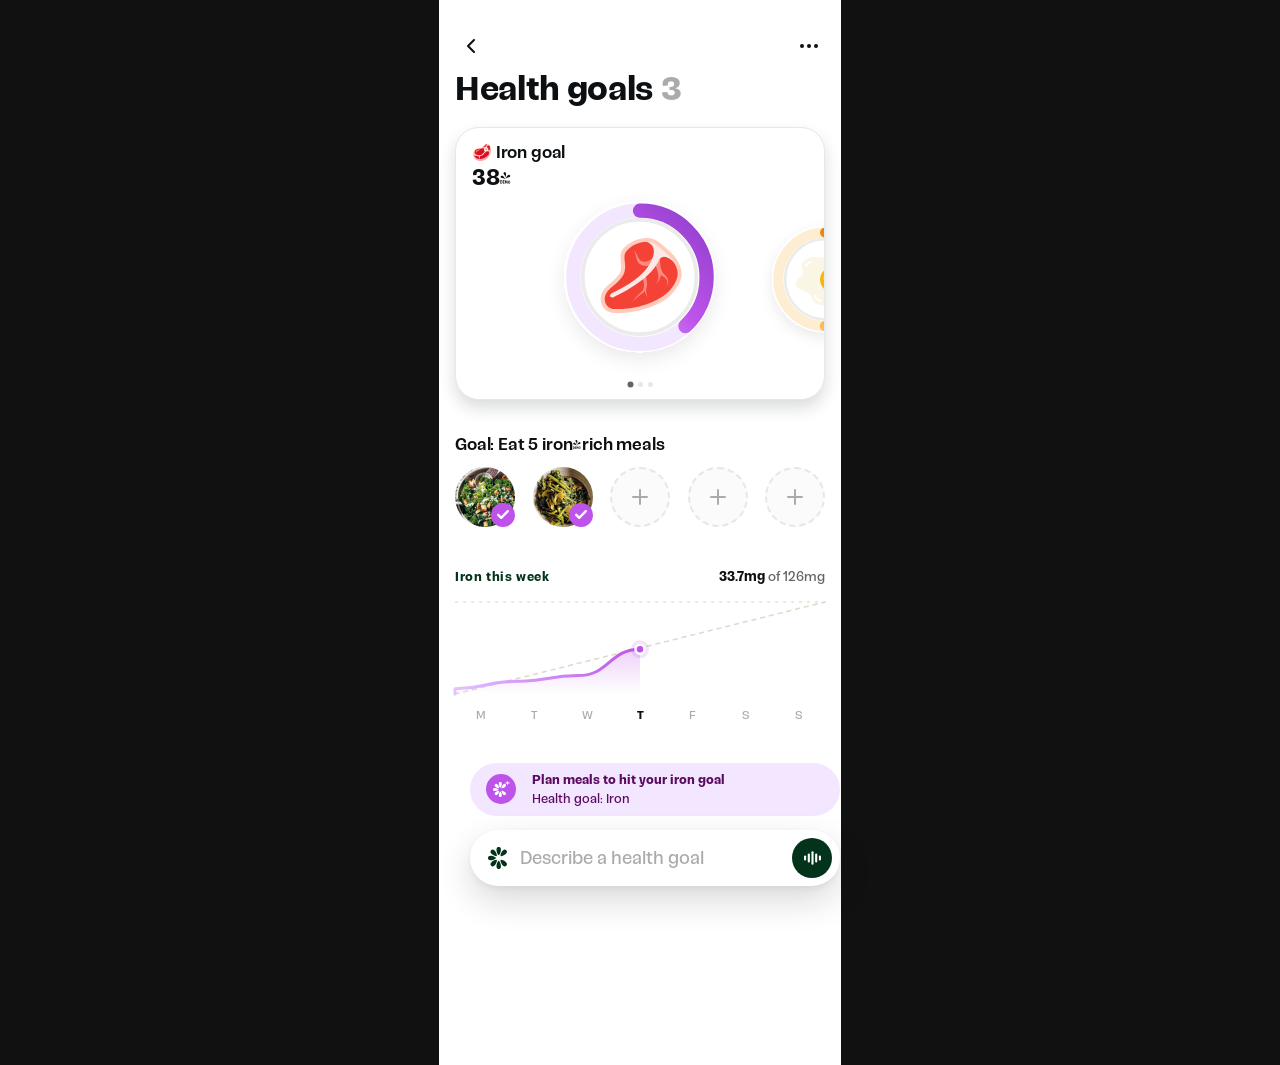
==== concept-1.html @ 93a106ca "Header per Figma 28299-56299: back chevron and dots nav row, count at title size, heart removed Co-A" ====
<!DOCTYPE html>
<html lang="en">
<head>
<meta charset="utf-8" />
<meta name="viewport" content="width=device-width, initial-scale=1" />
<link rel="icon" href="data:," />
<title>Clove - Health goals, concept 1</title>
<link rel="stylesheet" href="base.css?v=20260827c" />
<link rel="stylesheet" href="memory.css?v=20260827c" />
<link rel="stylesheet" href="goals.css?v=20260827c" />
<link rel="stylesheet" href="goals2.css?v=20260827c" />
<link rel="stylesheet" href="concepts.css?v=20260827c" />
</head>
<body class="goals goals2 c1">
<div class="phone">

  <nav class="gl-nav">
    <button class="gl-nav__back" aria-label="Back"><img src="assets/icons/chevron-rt.svg" alt="" /></button>
    <button class="gl-nav__dots" aria-label="More options"><i></i><i></i><i></i></button>
  </nav>

  <main class="gl-body" id="glBody">
    <div class="gl-title-row">
      <h1 class="gl-title">Health goals</h1>
      <span class="gl-count" id="glCount">3</span>
    </div>

    <!-- the plate IS the chart: a dressed plate per goal, swipe between them -->
    <section class="pcard g2-hero" id="g2Hero">
      <div class="g2-carousel" id="g2Car"></div>
      <div class="g2-hero__meta">
        <p class="g2-hero__lbl" id="g2Lbl">Iron goal</p>
        <p class="g2-hero__pct" id="g2Pct">0%</p>
      </div>
      <div class="g2-dots" id="g2Dots"></div>
    </section>

    <!-- everything below follows the plate you swiped to -->
    <div class="g2-below" id="g2Below">

      <section class="g2-goal">
        <p class="g2-goalline" id="g2GoalLine">Goal: Eat 5 iron-rich meals</p>
        <div class="g2-meals" id="g2Meals"></div>
      </section>

      <section class="gl-week" id="glWeek">
        <div class="gl-week__head"><span class="g2-week-lbl" id="g2WeekLbl">Iron this week</span><span class="gl-week__tot"><b id="glWeekTot">0</b> of <span id="glWeekGoal">0</span></span></div>
        <svg viewBox="0 0 320 108" preserveAspectRatio="none" id="glChart"></svg>
        <div class="gl-week__days"><span>M</span><span>T</span><span>W</span><span class="today">T</span><span>F</span><span>S</span><span>S</span></div>
      </section>

      <div class="gl-plan" id="glPlanWrap">
        <button class="ai-card" id="glPlan">
          <span class="ai-card__clove"><span class="mark"><img class="logo" src="assets/icons/clove-white.svg" alt="" /><img class="spark" src="assets/icons/clove-sparkle.svg" alt="" /></span></span>
          <span class="ai-card__text">
            <span class="t" id="glPlanT">Plan meals to hit your iron goal</span>
            <span class="s" id="glPlanS">Health goal: Iron</span>
          </span>
        </button>
      </div>

    </div>
  </main>

  <!-- recipe picker (CardRecipe, Figma 28275:52775) -->
  <div class="gl-sheet g2-recipes" id="g2Modal" hidden>
    <div class="gl-sheet__scrim" id="g2ModalScrim"></div>
    <div class="gl-sheet__card">
      <div class="gl-sheet__grab"></div>
      <h2 class="gl-sheet__h" id="g2ModalH">Iron-rich dinners</h2>
      <p class="gl-sheet__s" id="g2ModalS">Tap a dinner to add it to your week.</p>
      <div class="g2-rgrid" id="g2Rgrid"></div>
    </div>
  </div>

  <!-- "What are you working on?" -->
  <div class="gl-sheet" id="glSheet" hidden>
    <div class="gl-sheet__scrim" id="glScrim"></div>
    <div class="gl-sheet__card">
      <div class="gl-sheet__grab"></div>
      <h2 class="gl-sheet__h">What are you working on?</h2>
      <p class="gl-sheet__s">Clove shapes every suggestion around this.</p>
      <div class="gl-opts" id="glOpts"></div>
    </div>
  </div>
</div>

<script src="app-lite.js?v=20260827c"></script>
<script src="memory.js?v=20260827c"></script>
<script src="goals.js?v=20260827c"></script>
<script src="plates.js?v=20260827c"></script>
<script src="tracker.js?v=20260827c"></script>
<script>
  (function () {
    var G = CloveGoals, T = Tracker;
    var TOTAL = T.TOTAL, PITCH = 185; /* slide 152 + gap 33 */
    var active = 0;
    T.cur = function () { return T.slides()[active]; };

    /* ---- hero carousel: an illustrated plate per goal ---- */
    function setMeta(i, animatePct) {
      var s = T.slides()[i];
      document.getElementById("g2Lbl").textContent = T.emojiFor(s.label) + " " + s.label + " goal";
      var pctEl = document.getElementById("g2Pct");
      var target = Math.round(s.pct * 100);
      clearInterval(pctEl._iv);
      if (animatePct) {
        var t0 = Date.now();
        pctEl._iv = setInterval(function () {
          var k = Math.min(1, (Date.now() - t0) / 1100); k = 1 - Math.pow(1 - k, 3);
          pctEl.textContent = Math.round(target * k) + "%";
          if (k >= 1) clearInterval(pctEl._iv);
        }, 16);
      } else pctEl.textContent = target + "%";
      document.querySelectorAll("#g2Dots i").forEach(function (d, j) { d.classList.toggle("on", j === i); });
    }
    function renderHero(animate) {
      var car = document.getElementById("g2Car");
      car.innerHTML = T.slides().map(function (s) {
        return '<div class="g2-slide"><div class="plate-chart">' +
          '<img src="' + (ClovePlates.IMG[s.label] || ClovePlates.IMG.Iron) + '" alt="" />' +
          ClovePlates.lipRing(s.pct, s.color, s.track, animate) +
          "</div></div>";
      }).join("");
      document.getElementById("g2Dots").innerHTML = T.slides().map(function () { return "<i></i>"; }).join("");
      active = Math.max(0, Math.min(T.slides().length - 1, Math.round(car.scrollLeft / PITCH)));
      markActive();
      setMeta(active, animate && active === 0);
      if (animate) setTimeout(function () { G.playRings(car); }, 150);
    }
    function easeActiveRing() {
      var slide = document.querySelectorAll("#g2Car .g2-slide")[active];
      var arc = slide && slide.querySelector(".gl-ring__arc");
      if (!arc) return;
      var C = 2 * Math.PI * parseFloat(arc.getAttribute("r"));
      arc.style.transition = "stroke-dasharray 900ms cubic-bezier(.25,1,.35,1)";
      arc.setAttribute("stroke-dasharray", (T.cur().pct * C).toFixed(1) + " " + C.toFixed(1));
    }
    /* the plate grows and glows when a meal is ticked off */
    function pulsePlate() {
      var chart = document.querySelectorAll("#g2Car .plate-chart")[active];
      if (!chart) return;
      chart.style.setProperty("--glow", T.cur().color);
      chart.classList.remove("tickp");
      void chart.offsetWidth;
      chart.classList.add("tickp");
    }
    function markActive() {
      document.querySelectorAll("#g2Car .g2-slide").forEach(function (sl, k) {
        sl.classList.toggle("on", k === active);
      });
    }
    document.getElementById("g2Car").addEventListener("scroll", function () {
      var i = Math.max(0, Math.min(T.slides().length - 1, Math.round(this.scrollLeft / PITCH)));
      if (i === active) return;
      active = i;
      markActive();
      setMeta(i, false);
      var below = document.getElementById("g2Below");
      below.classList.add("g2-below--fade");
      clearTimeout(below._t);
      below._t = setTimeout(function () {
        renderBelow(false);
        below.classList.remove("g2-below--fade");
      }, 150);
    }, { passive: true });

    /* ---- meal circles ---- */
    function renderMeals(popIdx) {
      var s = T.cur();
      document.getElementById("g2GoalLine").textContent = "Goal: Eat " + TOTAL + " " + T.metaFor(s.label).flavor + " meals";
      document.getElementById("g2Meals").innerHTML = T.slotsFor(s.label).map(function (m, i) {
        if (!m) return '<button class="g2-meal g2-meal--empty" data-i="' + i + '" aria-label="Add a dinner"></button>';
        return '<button class="g2-meal' + (m.done ? " done" : " g2-meal--planned") + (i === popIdx ? " g2-meal--in" : "") + '" data-i="' + i + '" aria-label="' + m.t + '">' +
          '<img src="' + m.img + '" alt="" />' +
          (m.done
            ? '<span class="g2-meal__badge" style="background:' + s.color + '"><img src="assets/icons/check-sm.svg" alt="" /></span>'
            : '<span class="g2-meal__badge cal"><img src="assets/icons/cal-24-dark.svg" alt="" /></span>') +
          "</button>";
      }).join("");
    }
    document.getElementById("g2Meals").addEventListener("click", function (e) {
      var btn = e.target.closest(".g2-meal");
      if (!btn) return;
      var i = Number(btn.dataset.i);
      var slots = T.slotsFor(T.cur().label);
      if (!slots[i]) { T.openModal(); return; }
      slots[i].done = !slots[i].done;
      T.saveState();
      renderMeals(-1);
      easeActiveRing();
      setMeta(active, false);
      T.drawWeek(T.cur());
      if (slots[i].done) {
        if (T.maybeCelebrate(T.cur().label)) {
          var chart = document.querySelectorAll("#g2Car .plate-chart")[active];
          chart.classList.remove("celebrate"); void chart.offsetWidth;
          chart.classList.add("celebrate");
        } else pulsePlate();
      }
    });

    /* ---- everything under the carousel ---- */
    function renderBelow(animate) {
      var s = T.cur();
      renderMeals(-1);
      T.drawWeek(s);
      document.getElementById("glPlanT").textContent = "Plan meals to hit your " + s.label.toLowerCase() + " goal";
      document.getElementById("glPlanS").textContent = "Health goal: " + s.label;
      document.getElementById("glPlanWrap").style.display = s.label === "Iron" ? "" : "none";
      if (s.label !== "Iron") return;
      var planCard = document.querySelector("#glPlanWrap .ai-card");
      clearTimeout(planCard._t);
      if (animate) {
        planCard.classList.remove("ai-card--reveal");
        planCard.classList.add("ai-card--wait");
        planCard._t = setTimeout(function () {
          planCard.classList.remove("ai-card--wait");
          planCard.classList.add("ai-card--reveal");
        }, 1200);
      } else {
        planCard.classList.remove("ai-card--wait");
        planCard.classList.add("ai-card--reveal");
      }
    }
    function render(animate) {
      renderHero(animate);
      renderBelow(animate);
      document.getElementById("glCount").textContent = T.slides().length;
    }

    T.addAsDone = true;
    T.onAdd = function (free) {
      renderMeals(free);
      easeActiveRing();
      setMeta(active, false);
      T.drawWeek(T.cur());
      pulsePlate();
    };
    T.onMealChange = function () {
      renderMeals(-1);
      easeActiveRing();
      setMeta(active, false);
      T.drawWeek(T.cur());
    };
    T.bindLongPress(document.getElementById("g2Meals"), function (i) { T.openMealSheet(i); });
    T.makeSwipeable(document.getElementById("g2Car"), PITCH, function () { return T.slides().length; });
    /* tapping a peeking plate slides to it */
    document.getElementById("g2Car").addEventListener("click", function (e) {
      var slide = e.target.closest(".g2-slide");
      if (!slide) return;
      var idx = Array.prototype.indexOf.call(this.children, slide);
      if (idx > -1 && idx !== active) this.scrollTo({ left: idx * PITCH, behavior: "smooth" });
    });
    T.onGoalAdded = function (label) {
      render(true);
      setTimeout(function () {
        var idx = T.slides().map(function (x) { return x.label; }).indexOf(label);
        document.getElementById("g2Car").scrollTo({ left: idx * PITCH, behavior: "smooth" });
      }, 350);
    };
    T.bindSheet(render);
    T.bindNudge();
    render(true);
  })();
</script>
</body>
</html>
---- base.css ----
/* ============================================================
   Clove — shared design language
   Fonts, tokens, page frame, header patterns, tab bar
   ============================================================ */

@font-face {
  font-family: "Acaraje";
  src: url("assets/fonts/Acaraje-Regular.otf") format("opentype");
  font-weight: 400;
  font-style: normal;
  font-display: block;
}
@font-face {
  font-family: "Acaraje";
  src: url("assets/fonts/Acaraje-Medium.otf") format("opentype");
  font-weight: 500;
  font-style: normal;
  font-display: block;
}
@font-face {
  font-family: "Acaraje";
  src: url("assets/fonts/Acaraje-SemiBold.otf") format("opentype");
  font-weight: 600;
  font-style: normal;
  font-display: block;
}

/* The Fontspring demo cut of Acaraje swaps a "DEMO" watermark in for
   the numeral 4 and most ASCII punctuation (brackets, hyphen, @ $ & % #,
   quotes). Figma renders those glyphs normally, so layer a matching
   grotesque over just those code points. Declared last so it wins the
   family cascade for the range it covers. */
@font-face {
  font-family: "Acaraje";
  src: local("Helvetica Neue Medium"), local("HelveticaNeue-Medium"), local("Helvetica Neue");
  font-weight: 400;
  font-style: normal;
  unicode-range: U+0021-002B, U+002D, U+002F, U+0034, U+003C-003E, U+0040, U+005B-0060, U+007B-007E;
}
@font-face {
  font-family: "Acaraje";
  src: local("Helvetica Neue Medium"), local("HelveticaNeue-Medium"), local("Helvetica Neue");
  font-weight: 500;
  font-style: normal;
  unicode-range: U+0021-002B, U+002D, U+002F, U+0034, U+003C-003E, U+0040, U+005B-0060, U+007B-007E;
}
@font-face {
  font-family: "Acaraje";
  src: local("Helvetica Neue Bold"), local("HelveticaNeue-Bold");
  font-weight: 600;
  font-style: normal;
  unicode-range: U+0021-002B, U+002D, U+002F, U+0034, U+003C-003E, U+0040, U+005B-0060, U+007B-007E;
}

:root {
  /* Brand */
  --kale-100: #e9f7c8;
  --kale-300: #1aab56;
  --kale-500: #03331b;
  --eggplant-100: #f3e7ff;
  --eggplant-300: #bd53ea;
  --tomato-100: #fee4e7;
  --paprika-100: #fdeed1;
  --paprika-300: #f79310;
  --paprika-500: #6b2e00;
  --blueberry-100: #daf3ff;

  /* Neutrals */
  --black-100: #f3f3f3;
  --black-200: #e6e7e7;
  --black-300: #aaacac;
  --black-400: #616365;
  --black-500: #0c1012;
  --white: #ffffff;
  --quinary: #fbfbfb;

  /* Spacing scale */
  --sp-3xs: 4px;
  --sp-2xs: 4px;
  --sp-xs: 8px;
  --sp-s: 12px;
  --sp-m: 16px;
  --sp-l: 24px;
  --sp-xl: 32px;
  --sp-2xl: 48px;

  /* Effects */
  --shadow-100: 0px 4px 8px rgba(15, 18, 21, 0.15);
  --shadow-300: 0px 8px 8px rgba(15, 18, 21, 0.15);
}

* {
  margin: 0;
  padding: 0;
  box-sizing: border-box;
  -webkit-font-smoothing: antialiased;
  -moz-osx-font-smoothing: grayscale;
}

html,
body {
  background: #111; /* the dark stage around the phone, same as the TikTok step, throughout */
  font-family: "Acaraje", -apple-system, BlinkMacSystemFont, "Segoe UI", sans-serif;
  color: var(--black-500);
}

/* the scrollbar gutter is always reserved on both sides, so the centred
   phone never shifts sideways between short and tall pages */
html { scrollbar-gutter: stable both-edges; }

body {
  display: flex;
  justify-content: center;
  align-items: flex-start;
  min-height: 100vh;
  user-select: none;
  -webkit-user-select: none;
}

img {
  display: block;
  max-width: none;
  /* Never let a drag lift an image off the page */
  -webkit-user-drag: none;
  user-select: none;
  pointer-events: none;
}

a { color: inherit; text-decoration: none; }

/* ------------------------------------------------------------
   Device frame
   ------------------------------------------------------------ */
.phone {
  position: relative;
  width: 402px;
  min-height: 100vh;
  overflow-x: clip;
  background: var(--white);
  flex: none;
  /* keep the last row clear of the fixed tab bar */
  padding-bottom: 120px;
}

/* ------------------------------------------------------------
   Icon boxes — SVGs export at their path bounds and are centred
   inside a fixed square, exactly as in Figma.
   ------------------------------------------------------------ */
.ico {
  position: relative;
  flex: none;
  overflow: hidden;
}
.ico > img {
  position: absolute;
  left: 50%;
  top: 50%;
  transform: translate(-50%, -50%);
}
.ico-24 { width: 24px; height: 24px; }
.ico-20 { width: 20px; height: 20px; }
.ico-16 { width: 16px; height: 16px; }
.ico-12 { width: 12px; height: 12px; }

/* ------------------------------------------------------------
   Header patterns
   ------------------------------------------------------------ */
.page-header {
  position: relative;
  padding-top: var(--sp-2xl);
}

.page-header__bar {
  display: flex;
  align-items: center;
  justify-content: space-between;
  padding: 0 var(--sp-m);
  height: 48px;
}

.icon-button {
  display: flex;
  align-items: center;
  justify-content: center;
  gap: var(--sp-xs);
  padding: 12px;
  border-radius: 100px;
  border: none;
  background: none;
  overflow: hidden;
  cursor: pointer;
  font-family: inherit;
}

/* Avatar cluster (shared: home, plan, groceries) */
.avatar-group {
  display: flex;
  align-items: center;
  gap: var(--sp-2xs);
  padding: 4px 8px 4px 4px;
  border-radius: 300px;
  background: rgba(12, 16, 18, 0.08);
}

.user-stack {
  display: flex;
  align-items: flex-start;
  justify-content: flex-end;
}

.user-stack > * + * { margin-left: -12px; }

.user-stack__add {
  position: relative;
  z-index: 4;
  width: 32px;
  height: 32px;
  border: none;
  border-radius: 100px;
  background: var(--white);
  display: flex;
  align-items: center;
  justify-content: center;
  cursor: pointer;
}

.avatar-32 {
  position: relative;
  width: 32px;
  height: 32px;
  border-radius: 100px;
  border: 1px solid var(--white);
  background: var(--black-100);
  overflow: hidden;
  flex: none;
}
.avatar-32 img {
  width: 100%;
  height: 100%;
  object-fit: cover;
}
.avatar-32:nth-child(2) { z-index: 3; }
.avatar-32:nth-child(3) { z-index: 2; }

/* ------------------------------------------------------------
   TabBar — fixed, frosted (subtle iOS liquid glass)
   ------------------------------------------------------------ */
.tabbar {
  position: fixed;
  left: 50%;
  transform: translateX(-50%);
  bottom: 0;
  width: 402px;
  height: 88px;
  display: flex;
  align-items: flex-end;
  justify-content: center;
  gap: var(--sp-xs);
  padding: 0 var(--sp-l) var(--sp-xl);
  background: linear-gradient(180deg, rgba(255, 255, 255, 0) 0%, #ffffff 100%);
  /* no backdrop blur: content scrolls crisply under the bar */
  z-index: 40;
}

/* solo variant: only the clove button, docked right — no white band,
   so content beneath is never blurred or washed out */
.tabbar--solo {
  justify-content: flex-end;
  background: none;
  -webkit-backdrop-filter: none;
  backdrop-filter: none;
}

.tab-group {
  display: flex;
  align-items: center;
  gap: var(--sp-m);
  padding: 12px 16px;
  border-radius: 999px;
  /* Softly frosted — a nod to iOS liquid glass without full transparency */
  background: rgba(255, 255, 255, 0.68);
  -webkit-backdrop-filter: blur(18px) saturate(1.7);
  backdrop-filter: blur(18px) saturate(1.7);
  box-shadow:
    inset 0 0 0 1px rgba(255, 255, 255, 0.55),
    inset 0 1px 0 rgba(255, 255, 255, 0.9),
    0 8px 16px rgba(15, 18, 21, 0.15);
}

.tab-button {
  display: flex;
  align-items: center;
  justify-content: center;
  gap: 8px;
  width: 32px;
  height: 32px;
  border: none;
  border-radius: 100px;
  background: none;
  cursor: pointer;
  flex: none;
}

.chat-button {
  position: relative;
  display: flex;
  align-items: center;
  justify-content: center;
  width: 56px;
  height: 56px;
  border: none;
  border-radius: var(--sp-2xl);
  background: var(--eggplant-300);
  box-shadow:
    inset 0 1px 0 rgba(255, 255, 255, 0.25),
    0 8px 16px rgba(15, 18, 21, 0.15);
  cursor: pointer;
  flex: none;
}

/* white clove mark + sparkle, per Plan/Groceries designs */
.chat-button .mark {
  position: relative;
  width: 32px;
  height: 32px;
}
.chat-button .mark .logo {
  position: absolute;
  left: 1px;
  top: 3px;
  width: 24.8px;
  height: 28px;
}
.chat-button .mark .spark {
  position: absolute;
  right: 0;
  top: 0;
  width: 8.16px;
  height: 8.16px;
}

/* Drag affordances */
.rail,
.prompt-rail { cursor: grab; }
.rail.dragging,
.prompt-rail.dragging { cursor: grabbing; }

/* Tiny creator avatar (shared) */
.avatar-16 {
  width: 16px;
  height: 16px;
  border-radius: 100px;
  background: var(--black-400);
  flex: none;
  overflow: hidden;
}
.avatar-16 img {
  width: 100%;
  height: 100%;
  object-fit: cover;
}

/* ------------------------------------------------------------
   Motion — page transitions + touch feedback
   ------------------------------------------------------------ */

/* Cross-document view transitions (Chromium): pages crossfade + rise */
@view-transition {
  navigation: auto;
}

/* pure crossfade: the snapshots cover the whole stage (phone included),
   so any translate here reads as the entire screen jumping */
@keyframes page-in {
  from { opacity: 0; }
}
@keyframes page-out {
  to { opacity: 0; }
}

::view-transition-old(root) {
  animation: page-out 120ms cubic-bezier(0.4, 0, 1, 1) both;
}
::view-transition-new(root) {
  animation: page-in 220ms cubic-bezier(0.22, 1, 0.36, 1) both;
}

/* Springy press feedback on anything tappable */
button,
.tab-button,
.chip,
.prompt,
.twist,
.list-card,
.grid-card,
.magic-tag,
.card,
.card-xs {
  transition: transform 160ms cubic-bezier(0.22, 1, 0.36, 1);
}

button:active,
.tab-button:active,
.chip:active,
.prompt:active,
.twist:active,
.list-card:active,
.grid-card:active,
.magic-tag:active,
.card:active,
.card-xs:active {
  transform: scale(0.96);
}

.chat-button:active { transform: scale(0.92); }

/* Content rises softly on load (staggered via --d) */
.rise {
  opacity: 0;
  transform: translateY(14px);
  animation: rise-in 480ms cubic-bezier(0.22, 1, 0.36, 1) both;
  animation-delay: var(--d, 0ms);
}

@keyframes rise-in {
  to { opacity: 1; transform: none; }
}

@media (prefers-reduced-motion: reduce) {
  .rise { animation: none; opacity: 1; transform: none; }
  ::view-transition-old(root),
  ::view-transition-new(root) { animation: none; }
}

/* Tonal pill button (shared) */
.btn-tonal {
  display: flex;
  align-items: center;
  justify-content: center;
  gap: var(--sp-xs);
  height: 48px;
  border: none;
  border-radius: 100px;
  background: var(--black-100);
  font-family: inherit;
  font-size: 16px;
  font-weight: 500;
  line-height: 1.6;
  color: var(--black-500);
  cursor: pointer;
}

/* ============================================================
   Presenter controls (desktop): the panel to the right of the
   phone, its collapse pill, and the rounded device-frame mask.
   Meta-UI on the stage, so it lives in the dark.
   ============================================================ */
.cpanel {
  position: fixed;
  right: 24px;
  top: 24px;
  width: 264px;
  max-height: calc(100vh - 48px);
  overflow-y: auto;
  padding: 18px 18px 20px;
  border-radius: 20px;
  background: rgba(28, 28, 30, 0.92);
  border: 1px solid rgba(255, 255, 255, 0.08);
  color: rgba(255, 255, 255, 0.92);
  z-index: 2001;
  opacity: 0;
  transform: translateX(12px);
  pointer-events: none;
  transition: opacity 260ms ease, transform 380ms cubic-bezier(0.22, 1, 0.36, 1);
  scrollbar-width: none;
}
.cpanel::-webkit-scrollbar { display: none; }
body.cpanel-open .cpanel { opacity: 1; transform: none; pointer-events: auto; }

.cpanel__head { display: flex; align-items: center; justify-content: space-between; margin-bottom: 14px; }
.cpanel__head span { font-size: 13px; font-weight: 600; letter-spacing: 0.2px; }
.cpanel__min {
  border: none;
  background: rgba(255, 255, 255, 0.08);
  color: rgba(255, 255, 255, 0.7);
  font-family: inherit;
  font-size: 11px;
  font-weight: 500;
  padding: 4px 10px;
  border-radius: 100px;
  cursor: pointer;
  transition: background 160ms ease;
}
.cpanel__min:hover { background: rgba(255, 255, 255, 0.14); }

.cpanel__round {
  display: flex;
  align-items: center;
  gap: 10px;
  font-size: 12.5px;
  color: rgba(255, 255, 255, 0.85);
  cursor: pointer;
  padding: 2px 0 4px;
}
.cpanel__round input { position: absolute; opacity: 0; pointer-events: none; }
.cpanel__round .cb {
  width: 18px;
  height: 18px;
  border-radius: 6px;
  border: 1.5px solid rgba(255, 255, 255, 0.3);
  display: flex;
  align-items: center;
  justify-content: center;
  flex: none;
  transition: background 160ms ease, border-color 160ms ease;
}
.cpanel__round input:checked + .cb { background: #fff; border-color: #fff; }
.cpanel__round input:checked + .cb::after {
  content: "";
  width: 9px;
  height: 5px;
  border-left: 2px solid #111;
  border-bottom: 2px solid #111;
  transform: rotate(-45deg) translate(0.5px, -1px);
}

.cpanel__sec {
  margin: 16px 0 8px;
  font-size: 10.5px;
  font-weight: 600;
  letter-spacing: 1.2px;
  text-transform: uppercase;
  color: rgba(255, 255, 255, 0.4);
}

.cpts {
  list-style: none;
  display: flex;
  flex-direction: column;
  gap: 3px;
}
.cpts li {
  position: relative;
  padding-left: 12px;
  font-size: 11.5px;
  line-height: 1.5;
  color: rgba(255, 255, 255, 0.55);
}
.cpts li::before {
  content: "";
  position: absolute;
  left: 1px;
  top: 7px;
  width: 4px;
  height: 4px;
  border-radius: 100px;
  background: rgba(255, 255, 255, 0.28);
}
.cpanel__keys { display: flex; flex-direction: column; gap: 8px; margin: 0 -8px; }
.ckey { padding: 8px 8px 10px; border-radius: 14px; transition: background 200ms ease; }
.ckey.go { cursor: pointer; }
.ckey.go:hover { background: rgba(255, 255, 255, 0.05); }
.ckey__row { display: flex; align-items: center; gap: 12px; margin-bottom: 6px; }
.ckey .key {
  display: flex;
  align-items: center;
  justify-content: center;
  width: 40px;
  height: 40px;
  /* the bottom bevel eats 3px of the cap face: pad so the letter
     centres on the face, not the full box */
  padding: 0 0 3px;
  border-radius: 9px;
  background: linear-gradient(180deg, rgba(255, 255, 255, 0.16), rgba(255, 255, 255, 0.07));
  box-shadow:
    inset 0 1px 0 rgba(255, 255, 255, 0.2),
    inset 0 -3px 0 rgba(0, 0, 0, 0.55),
    0 2px 5px rgba(0, 0, 0, 0.45);
  font-size: 14px;
  font-weight: 600;
  white-space: nowrap;
  flex: none;
}
.ckey .key + .key { margin-left: -6px; } /* arrow pair sits close */
.ckey .name { font-size: 13px; font-weight: 500; color: rgba(255, 255, 255, 0.85); }
.ckey .cpts { padding-left: 52px; }

/* only the CURRENT screen's block expands, pink, with its steps;
   the rest stay compact key + name rows */
.ckey:not(.cur) .cpts { display: none; }
.ckey:not(.cur) .ckey__row { margin-bottom: 0; }
.ckey.cur { background: rgba(189, 83, 234, 0.13); }
.ckey.cur .name { color: #fff; }
.ckey.cur .cpts li { color: rgba(255, 255, 255, 0.42); transition: color 240ms ease; }
.ckey.cur .cpts li::before { background: rgba(255, 255, 255, 0.25); box-shadow: none; transition: background 240ms ease, box-shadow 240ms ease; }
.ckey.cur .cpts li.on { color: rgba(255, 255, 255, 0.92); }
.ckey.cur .cpts li.on::before { background: var(--eggplant-300); box-shadow: 0 0 6px rgba(189, 83, 234, 0.7); }

.cpanel-pill {
  position: fixed;
  right: 20px;
  bottom: 20px;
  z-index: 2001;
  padding: 9px 16px;
  border: 1px solid rgba(255, 255, 255, 0.06);
  border-radius: 100px;
  background: rgba(28, 28, 30, 0.45);
  color: rgba(255, 255, 255, 0.4);
  font-family: inherit;
  font-size: 12.5px;
  font-weight: 500;
  cursor: pointer;
  opacity: 0;
  transform: translateY(8px);
  pointer-events: none;
  transition: opacity 240ms ease, transform 320ms cubic-bezier(0.22, 1, 0.36, 1), background 160ms ease;
}
body:not(.cpanel-open) .cpanel-pill { opacity: 1; transform: none; pointer-events: auto; }
.cpanel-pill:hover { background: rgba(28, 28, 30, 0.95); color: rgba(255, 255, 255, 0.85); border-color: rgba(255, 255, 255, 0.12); }

/* rounded device frame: the page itself is inset 16px top and bottom
   (real padding, so nothing is covered), and a pure-CSS corner mask
   rounds that smaller window. The class lives on <html> and is set by
   frame.js in <head>, so every page paints rounded from its first frame. */
html.frame-rounded body { padding-top: 16px; padding-bottom: 16px; }
html.frame-rounded .phone { min-height: calc(100vh - 32px); }
html.frame-rounded::after {
  content: "";
  position: fixed;
  left: 50%;
  transform: translateX(-50%);
  top: 16px;
  bottom: 16px;
  width: 402px;
  border-radius: 36px;
  pointer-events: none;
  z-index: 1999;
  box-shadow: 0 0 0 400px #111;
}

/* the presenter chrome only fits beside the phone on a real desktop */
@media (max-width: 1039px) { .cpanel, .cpanel-pill { display: none; } }

/* ============================================================
   Feature teasers (keys 1/2/3): a framed stage playing looping
   slices of the prototype with a slow zooming camera.
   ============================================================ */
.demo-overlay {
  position: fixed;
  inset: 0;
  background: #0c0c0e;
  z-index: 3000;
  display: none;
  flex-direction: column;
  align-items: center;
  justify-content: center;
  gap: 16px;
}
.demo-overlay.on { display: flex; animation: demo-fade 320ms ease both; }
@keyframes demo-fade { from { opacity: 0; } }

.demo-stage {
  position: relative;
  width: 402px;
  height: min(calc(100vh - 150px), 820px);
  border-radius: 40px;
  overflow: hidden;
  background: #fff;
  box-shadow:
    0 0 0 1px rgba(255, 255, 255, 0.08),
    0 40px 90px rgba(0, 0, 0, 0.65);
}

.demo-cam {
  width: 100%;
  height: 100%;
  transform-origin: 0 0;
  transition: transform 1500ms cubic-bezier(0.22, 1, 0.36, 1);
}

.demo-frame {
  display: block;
  width: 100%;
  height: 100%;
  border: 0;
}

/* the Screen Studio mobile cursor: a soft circular touch point that
   glides between targets and squeezes on press */
.demo-cursor {
  position: absolute;
  left: 0;
  top: 0;
  width: 46px;
  height: 46px;
  border-radius: 100px;
  background: radial-gradient(circle at 38% 32%, rgba(255, 255, 255, 0.95), rgba(235, 235, 238, 0.75));
  box-shadow:
    0 6px 18px rgba(0, 0, 0, 0.28),
    inset 0 0 0 1px rgba(255, 255, 255, 0.65);
  opacity: 0;
  pointer-events: none;
  z-index: 5;
}
.demo-cursor::after {
  content: "";
  position: absolute;
  inset: 0;
  border-radius: 100px;
  transition: transform 180ms cubic-bezier(0.22, 1, 0.36, 1);
}
.demo-cursor.press {
  animation: demo-press 240ms cubic-bezier(0.3, 0, 0.2, 1);
}
@keyframes demo-press {
  40% { scale: 0.78; }
}
---- memory.css ----
/* ============================================================
   Clove — memory moments
   The gradient "saved to memory" pill + inline nudges that thread
   the first-mile flow together.
   ============================================================ */

:root {
  --pro-gradient: linear-gradient(-90deg, #e1c3ff 0%, #bd53ea 26.9%, #bd53ea 49%, #e9f7c8 100%);
  /* darker stops for gradient TEXT on light backgrounds */
  --pro-gradient-text: linear-gradient(-90deg, #8f3ecb 0%, #9b2fd0 26.9%, #9b2fd0 49%, #66832f 100%);
  /* card-title headers (Figma 28042:23390) */
  --pro-gradient-title: linear-gradient(-90deg, #e1c3ff 0%, #bd53ea 26.9%, #bd53ea 49%, #d5ff73 100%);
}

/* ============================================================
   AI activity glow (Figma 28050:46117) — a pink inset halo with
   soft blooms swirling the screen edge while AI works a page.
   Always faded out (AIGlow.stop) the moment the task completes.
   ============================================================ */
.ai-glow {
  position: fixed;
  left: 50%;
  transform: translateX(-50%);
  top: 0;
  bottom: 0;
  width: 402px;
  pointer-events: none;
  z-index: 95;
  opacity: 0;
  transition: opacity 700ms ease;
  overflow: hidden;
}

/* behind mode: the swirl sits under the page content (z46) but above the
   checkout ai-frame plate (z45), so opaque cards mask it */
.ai-glow.behind { z-index: 45; }

.ai-glow.on { opacity: 1; }

/* a square-cornered base layer runs right into the screen corners (inset
   shadows deepen naturally where two edges meet), so the rounded halo above
   reads rounded on the inside while the glow itself fills every corner */
.ai-glow {
  box-shadow:
    inset 0 0 46px rgba(189, 83, 234, 0.5),
    inset 0 0 16px rgba(189, 83, 234, 0.4);
}

/* base halo: rounded so the glow turns the corners softly, no sharp elbows */
.ai-glow::before {
  content: "";
  position: absolute;
  inset: 0;
  border-radius: 48px;
  box-shadow:
    inset 0 0 16px var(--eggplant-300),
    inset 0 0 60px var(--eggplant-100);
}

/* slow breath layered on top of the base halo */
.ai-glow::after {
  content: "";
  position: absolute;
  inset: 0;
  border-radius: 48px;
  box-shadow:
    inset 0 0 28px rgba(189, 83, 234, 0.55),
    inset 0 0 90px rgba(225, 195, 255, 0.8);
  animation: ai-glow-breathe 3.6s ease-in-out infinite;
}

@keyframes ai-glow-breathe {
  0%, 100% { opacity: 0.3; }
  50% { opacity: 1; }
}

/* blobs orbit OUTSIDE the frame; only their fringe bleeds in, so the
   swirl lives on the border and the middle stays clean */
.ai-glow i {
  position: absolute;
  border-radius: 50%;
  filter: blur(36px);
  transform: translate(-50%, -50%);
}

.ai-glow .a {
  width: 260px;
  height: 200px;
  background: radial-gradient(closest-side, rgba(189, 83, 234, 0.65), rgba(189, 83, 234, 0));
  animation: ai-orbit 7.5s linear infinite;
}

.ai-glow .b {
  width: 320px;
  height: 240px;
  background: radial-gradient(closest-side, rgba(225, 195, 255, 0.9), rgba(225, 195, 255, 0));
  animation: ai-orbit 10.5s linear infinite reverse;
}

.ai-glow .c {
  width: 200px;
  height: 160px;
  background: radial-gradient(closest-side, rgba(233, 180, 255, 0.75), rgba(233, 180, 255, 0));
  animation: ai-orbit 5.8s linear infinite;
  animation-delay: -2.6s;
}

/* perimeter path: centers stay ~50px beyond the edge the whole lap */
@keyframes ai-orbit {
  0%    { left: 50%;               top: -50px; }
  12.5% { left: calc(100% + 50px); top: -50px; }
  25%   { left: calc(100% + 50px); top: 50%; }
  37.5% { left: calc(100% + 50px); top: calc(100% + 50px); }
  50%   { left: 50%;               top: calc(100% + 50px); }
  62.5% { left: -50px;             top: calc(100% + 50px); }
  75%   { left: -50px;             top: 50%; }
  87.5% { left: -50px;             top: -50px; }
  100%  { left: 50%;               top: -50px; }
}

/* element-scoped swirl: a rounded pink frame hugging one section */
.ai-glow-local {
  position: absolute;
  inset: 12px 6px 0 6px;
  border-radius: 24px;
  pointer-events: none;
  overflow: hidden;
  opacity: 0;
  transition: opacity 700ms ease;
  z-index: 0;
}
.ai-glow-local.on { opacity: 1; }
.ai-glow-local::before {
  content: "";
  position: absolute;
  inset: 0;
  border-radius: inherit;
  box-shadow:
    inset 0 0 14px var(--eggplant-300),
    inset 0 0 48px var(--eggplant-100);
}
.ai-glow-local::after {
  content: "";
  position: absolute;
  inset: 0;
  border-radius: inherit;
  box-shadow:
    inset 0 0 24px rgba(189, 83, 234, 0.55),
    inset 0 0 70px rgba(225, 195, 255, 0.8);
  animation: ai-glow-breathe 3.2s ease-in-out infinite;
}
.ai-glow-local i {
  position: absolute;
  border-radius: 50%;
  filter: blur(28px);
  transform: translate(-50%, -50%);
}
.ai-glow-local .a { width: 170px; height: 130px; background: radial-gradient(closest-side, rgba(189, 83, 234, 0.65), rgba(189, 83, 234, 0)); animation: ai-orbit 6.5s linear infinite; }
.ai-glow-local .b { width: 210px; height: 160px; background: radial-gradient(closest-side, rgba(225, 195, 255, 0.9), rgba(225, 195, 255, 0)); animation: ai-orbit 9s linear infinite reverse; }
.ai-glow-local .c { width: 140px; height: 110px; background: radial-gradient(closest-side, rgba(233, 180, 255, 0.75), rgba(233, 180, 255, 0)); animation: ai-orbit 5s linear infinite; animation-delay: -2.2s; }
/* content stays above the local glow */
.ai-host > *:not(.ai-glow-local) { position: relative; z-index: 1; }

/* Floating memory toast */
/* Docked to the top like a system notification, so it can never sit
   on top of a bottom CTA, sheet, or the tab bar. */
.mem-toast {
  position: fixed;
  left: 50%;
  top: 54px;
  transform: translateX(-50%) translateY(-24px) scale(0.92);
  display: flex;
  align-items: center;
  gap: 10px;
  max-width: 370px;
  padding: 10px 12px 10px 10px;
  border-radius: 999px;
  background: rgba(255, 255, 255, 0.94);
  -webkit-backdrop-filter: blur(18px) saturate(1.7);
  backdrop-filter: blur(18px) saturate(1.7);
  box-shadow:
    inset 0 0 0 1px rgba(255, 255, 255, 0.6),
    0 12px 32px rgba(15, 18, 21, 0.22);
  opacity: 0;
  pointer-events: none;
  z-index: 96; /* above the full-page AI glow (95): a notification stays crisp over the swirl */
  transition: opacity 240ms ease,
    transform 380ms cubic-bezier(0.22, 1.2, 0.36, 1);
}

.mem-toast.show {
  opacity: 1;
  transform: translateX(-50%) translateY(0) scale(1);
  pointer-events: auto;
}

.mem-toast__spark {
  width: 30px;
  height: 30px;
  border-radius: 100px;
  background: var(--pro-gradient);
  display: flex;
  align-items: center;
  justify-content: center;
  flex: none;
}

.mem-toast__spark img { width: 12px; height: 12px; }

.mem-toast.show .mem-toast__spark {
  animation: mem-spark 700ms cubic-bezier(0.2, 1.4, 0.35, 1) both;
}

@keyframes mem-spark {
  0% { transform: scale(0.4) rotate(-40deg); }
  70% { transform: scale(1.15) rotate(6deg); }
  100% { transform: scale(1) rotate(0); }
}

.mem-toast__text {
  font-size: 14px;
  line-height: 20px;
  color: var(--black-500);
  white-space: nowrap;
  overflow: hidden;
  text-overflow: ellipsis;
}

.mem-toast__text b { font-weight: 500; }

.mem-toast__text .k {
  display: block;
  font-size: 11.5px;
  line-height: 15px;
  color: var(--black-400);
}
/* single memories are one plain line ("Memory: Cooks for 2"): no sub line,
   the label light, the fact itself medium */
.mem-toast__text .k:empty { display: none; }
.mem-toast__text b .pfx { font-weight: 400; color: var(--black-400); }

.mem-toast__edit {
  margin-left: 2px;
  padding: 6px 12px;
  border: none;
  border-radius: 100px;
  background: var(--black-100);
  font-family: inherit;
  font-size: 13px;
  font-weight: 500;
  color: var(--black-500);
  cursor: pointer;
  flex: none;
}

/* Inline Clove nudge — a suggestion row that leads to the next step */
/* same language as the pink .ai-card (recipe/plan/groceries), with a
   small clove disc instead of a line icon */
.clove-nudge {
  display: flex;
  align-items: center;
  gap: 16px;
  padding: 8px 20px 8px 16px;
  border-radius: 100px; /* fully rounded pill */
  background: var(--eggplant-100);
  cursor: pointer;
  border: none;
  width: 100%;
  font-family: inherit;
  text-align: left;
  transition: transform 160ms cubic-bezier(0.22, 1, 0.36, 1);
}

.clove-nudge:active { transform: scale(0.985); }

.clove-nudge[hidden] { display: none; }

/* the pink Clove AI mark, shared by every contextual nudge so they all
   read as one voice: a flat eggplant disc, no gradient */
.clove-nudge__logo,
.ai-card__clove {
  position: relative;
  width: 30px;
  height: 30px;
  border-radius: 100px;
  background: var(--eggplant-300);
  display: flex;
  align-items: center;
  justify-content: center;
  flex: none;
}

.clove-nudge__logo img { width: 13.3px; height: 15px; }

/* the chat button's mark (Figma 28108:97436), scaled to the 30px disc:
   flower at half the disc height, sparkle riding the top right */
.clove-nudge__logo .mark,
.ai-card__clove .mark { position: relative; width: 17px; height: 17px; }
.clove-nudge__logo .mark .logo,
.ai-card__clove .mark .logo { position: absolute; left: 0.5px; top: 1.6px; width: 13.3px; height: 15px; }
.clove-nudge__logo .mark .spark,
.ai-card__clove .mark .spark { position: absolute; right: 0; top: 0; width: 4.4px; height: 4.4px; }

.clove-nudge__text {
  display: flex;
  flex-direction: column;
  gap: 2px;
  flex: 1 0 0;
  min-width: 0;
  font-size: 12px;
  line-height: 1.45;
  color: #5b0a60;
}

.clove-nudge__text .t { font-weight: 600; }
.clove-nudge__text .s { font-weight: 300; }

.clove-nudge__arrow { display: none; }

.clove-nudge.rise-late {
  opacity: 0;
  transform: translateY(12px);
  animation: rise-in 480ms cubic-bezier(0.22, 1, 0.36, 1) 600ms both;
}

/* flow-nudge pill (shared with checkout's entry fab) */
.checkout-fab {
  position: fixed;
  left: 50%;
  transform: translateX(-50%);
  bottom: 96px;
  display: flex;
  align-items: center;
  gap: 8px;
  height: 48px;
  padding: 0 20px;
  border: none;
  border-radius: 100px;
  background: var(--kale-500);
  color: var(--white);
  font-family: inherit;
  font-size: 16px;
  font-weight: 500;
  box-shadow: 0 12px 24px rgba(3, 51, 27, 0.3);
  cursor: pointer;
  white-space: nowrap;
  z-index: 41;
}

/* freshly captured memory — pink dot until the user looks at it */
.memory-row.is-new .memory-edit { position: relative; }

.memory-row.is-new .memory-edit::after {
  content: "";
  position: absolute;
  top: -2px;
  right: -2px;
  width: 10px;
  height: 10px;
  border-radius: 100px;
  background: var(--eggplant-300);
  border: 2px solid var(--white);
  animation: dot-pop 500ms cubic-bezier(0.2, 1.4, 0.35, 1) both;
}

@keyframes dot-pop {
  0% { transform: scale(0); }
  70% { transform: scale(1.3); }
  100% { transform: scale(1); }
}

/* ------------------------------------------------------------
   In-UI AI nudge card (pink). Replaces the floating pill nudges.
   Figma 28063:51946 (recipe) · 28063:53251 (plan) · 28074:91864 (groceries)
   ------------------------------------------------------------ */
.ai-card {
  display: flex;
  align-items: center;
  gap: 16px;
  width: 100%;
  padding: 8px 20px 8px 16px;
  border: none;
  border-radius: 100px; /* fully rounded pill */
  background: var(--eggplant-100);
  font-family: inherit;
  text-align: left;
  cursor: pointer;
  transition: transform 160ms cubic-bezier(0.22, 1, 0.36, 1), background 160ms ease, border-radius 260ms cubic-bezier(0.22, 1, 0.36, 1);
}
.ai-card:active { transform: scale(0.985); }

/* shared magical entrance for the pink nudges (same on every page):
   a quiet spring up, the clove popping in, one soft sheen across */
.ai-card--wait { opacity: 0; }
.ai-card--reveal {
  position: relative;
  overflow: hidden;
  animation: ai-card-in 640ms cubic-bezier(0.22, 1.2, 0.36, 1) both;
}
.ai-card--reveal > .ai-card__clove,
.ai-card--reveal .ai-card__main > .ai-card__clove {
  animation: ai-clove-in 620ms cubic-bezier(0.34, 1.56, 0.64, 1) 200ms both;
}
.ai-card--reveal::after {
  content: "";
  position: absolute;
  inset: 0;
  background: linear-gradient(105deg, transparent 32%, rgba(255, 255, 255, 0.5) 50%, transparent 64%);
  transform: translateX(-130%);
  animation: ai-sheen 1000ms cubic-bezier(0.4, 0, 0.2, 1) 460ms forwards;
  pointer-events: none;
}
@keyframes ai-card-in { from { opacity: 0; transform: translateY(18px) scale(0.96); } }
@keyframes ai-clove-in { from { opacity: 0; transform: scale(0.4) rotate(-30deg); } }
@keyframes ai-sheen { to { transform: translateX(130%); } }
/* the expanded memories list needs real corners to read well */
.ai-card.open { border-radius: 28px; }
.ai-card[hidden] { display: none; }

.ai-card__text {
  display: flex;
  flex-direction: column;
  gap: 2px;
  flex: 1 0 0;
  min-width: 0;
  font-size: 12px;
  line-height: 1.45;
  color: #5b0a60; /* eggplant-500 */
}
.ai-card__text .t { font-weight: 600; }
.ai-card__text .s { font-weight: 300; }

/* stacked variant: a main row plus an expandable "memories used" list */
.ai-card--stack { flex-direction: column; align-items: stretch; gap: 0; }
.ai-card__main { display: flex; align-items: center; gap: 16px; }
.ai-card__chev {
  width: 32px;
  height: 32px;
  margin-right: -8px;
  border: none;
  border-radius: 100px;
  background: none;
  display: flex;
  align-items: center;
  justify-content: center;
  cursor: pointer;
  flex: none;
}
.ai-card__chev[hidden] { display: none; }
.ai-card__chev:focus, .ai-card__chev:focus-visible { outline: none; }
.ai-card__chev, .ai-card { -webkit-tap-highlight-color: transparent; }
.ai-card__chev .ico img { transition: transform 320ms cubic-bezier(0.22, 1, 0.36, 1); }
.ai-card.open .ai-card__chev .ico img { transform: translate(-50%, -50%) rotate(180deg) !important; }
.ai-card__more {
  display: grid;
  grid-template-rows: 0fr;
  transition: grid-template-rows 380ms cubic-bezier(0.22, 1, 0.36, 1);
}
.ai-card.open .ai-card__more { grid-template-rows: 1fr; }
.ai-card__mems { overflow: hidden; min-height: 0; }
.ai-card__mems > .ai-mem:first-child { margin-top: 10px; padding-top: 10px; border-top: 1px solid rgba(91, 10, 96, 0.12); }
.ai-mem {
  display: flex;
  align-items: center;
  gap: 10px;
  padding: 5px 0;
  font-size: 12px;
  line-height: 1.45;
  color: #5b0a60;
  opacity: 0;
  transform: translateY(4px);
  transition: opacity 260ms ease, transform 320ms cubic-bezier(0.22, 1, 0.36, 1);
}
.ai-card.open .ai-mem { opacity: 1; transform: none; }
.ai-card.open .ai-mem:nth-child(2) { transition-delay: 60ms; }
.ai-card.open .ai-mem:nth-child(3) { transition-delay: 120ms; }
.ai-card.open .ai-mem:nth-child(4) { transition-delay: 180ms; }
.ai-mem .e { width: 24px; text-align: center; font-size: 14px; flex: none; }
.ai-mem .x { font-weight: 500; }
---- goals.css ----
/* ============================================================
   Clove — health goals (tracker page, profile card, pinned home card)
   Reference: "Set health goals" Claude design, adapted to Clove tokens.
   ============================================================ */

/* ---- shared card (home pin + design's tracker card) ---- */
.goal-card {
  display: flex;
  align-items: center;
  gap: 16px;
  width: 100%;
  padding: 16px 16px 16px 18px;
  border-radius: 24px;
  background: var(--white);
  border: 0.5px solid var(--black-200);
  box-shadow: 0 8px 16px rgba(15, 18, 21, 0.12);
  text-decoration: none;
  color: inherit;
  cursor: pointer;
  transition: transform 160ms cubic-bezier(0.22, 1, 0.36, 1);
}
.goal-card:active { transform: scale(0.985); }
.goal-card__rings { width: 76px; height: 76px; flex: none; display: flex; }
.goal-card__text { flex: 1 0 0; min-width: 0; display: flex; flex-direction: column; }
.goal-card__eyebrow {
  display: flex;
  align-items: center;
  gap: 6px;
  font-size: 12px;
  font-weight: 600;
  letter-spacing: 0.6px;
  text-transform: uppercase;
  color: var(--kale-500);
}
.goal-card__eyebrow img { width: 11px; height: 12px; }
.goal-card__title { margin-top: 6px; font-size: 20px; font-weight: 600; line-height: 1.15; letter-spacing: -0.4px; color: var(--black-500); }
.goal-card__line { margin-top: 4px; font-size: 13.5px; line-height: 1.4; color: var(--black-400); }
.goal-card__arrow { font-size: 20px; color: var(--kale-500); flex: none; }

/* pinned on the homepage, under the hero */
#goalPinSlot { padding: 0 16px 8px; }
#goalPinSlot .goal-card { animation: rise-in 480ms cubic-bezier(0.22, 1, 0.36, 1) both; }

/* ---- profile option card ---- */
.option-card--goals { text-decoration: none; color: inherit; display: block; }
.option-card--goals .goal-art { width: 84px; height: 84px; display: flex; align-items: center; justify-content: center; }
.option-card__sub { font-size: 12px; line-height: 17px; color: var(--black-400); text-align: center; margin-top: -8px; }
/* green highlight when arriving from a health-goal toast: ring + soft kale wash, held so it is noticed */
.option-card--goals.flash { animation: goal-flash 2.4s ease 1; }
@keyframes goal-flash {
  0%, 100% { box-shadow: 0 8px 16px rgba(15, 18, 21, 0.15); background: var(--white); }
  20%, 70% { box-shadow: 0 0 0 3px var(--kale-300), 0 8px 24px rgba(26, 171, 86, 0.35); background: var(--kale-100); }
}

/* ---- goals page: the same bones as My Kitchen ---- */
body.goals .phone { background: var(--white); }
.gl-nav { display: flex; align-items: center; justify-content: space-between; padding: 24px 10px 0; }
.gl-nav__back { width: 44px; height: 44px; border: none; background: none; display: flex; align-items: center; justify-content: center; cursor: pointer; border-radius: 100px; }
.gl-nav__back:active { background: var(--black-100); }
.gl-nav__pin[hidden] { display: none; }
.gl-title { font-size: 32px; font-weight: 600; line-height: 1.2; letter-spacing: -0.32px; color: var(--black-500); }

.pcard { position: relative; width: 100%; background: var(--white); border: 0.5px solid var(--black-200); border-radius: 24px; box-shadow: 0 8px 16px rgba(15, 18, 21, 0.15); }
.gl-hero { padding: 14px 16px 14px; }
.gl-hero[hidden] { display: none; }
.gl-hero__eyebrow { display: flex; align-items: center; gap: 6px; font-size: 12px; font-weight: 600; letter-spacing: 0.6px; text-transform: uppercase; color: var(--kale-500); }
.gl-hero__eyebrow img { width: 12px; height: 13px; }
.gl-hero__rings { display: flex; justify-content: center; padding-top: 8px; }
.gl-hero__wrap { position: relative; width: 152px; height: 152px; }
.gl-hero__wrap .gl-ring { position: absolute; inset: 0; }
.gl-hero__center { position: absolute; inset: 0; display: flex; flex-direction: column; align-items: center; justify-content: center; }
/* sized to sit clear of the innermost ring, not fill the hole */
.gl-hero__pct { font-size: 21px; font-weight: 600; letter-spacing: -0.4px; line-height: 1; color: var(--black-500); }
.gl-hero__lbl { margin-top: 3px; font-size: 11px; line-height: 15px; color: var(--black-400); white-space: nowrap; }

.gl-body { display: flex; flex-direction: column; gap: 14px; padding: 0 16px 120px; }
.gl-body > [hidden], .gl-boost[hidden] { display: none !important; }

.gl-rings { display: flex; gap: 10px; }
.gl-ringcard {
  flex: 1 0 0;
  min-width: 0;
  display: flex;
  flex-direction: column;
  align-items: center;
  gap: 8px;
  padding: 13px 8px 12px;
  border-radius: 16px;
  background: var(--white);
  border: 0.5px solid var(--black-200);
  box-shadow: 0 8px 16px rgba(15, 18, 21, 0.08);
}
.gl-ringcard__wrap { position: relative; width: 62px; height: 62px; }
.gl-ringcard__wrap .gl-ring { position: absolute; inset: 0; }
.gl-ringcard__pct { position: absolute; inset: 0; display: flex; align-items: center; justify-content: center; font-size: 13.5px; font-weight: 600; color: var(--black-500); }
.gl-ringcard__lbl { font-size: 13px; font-weight: 600; line-height: 1.2; color: var(--black-500); text-align: center; }
.gl-ringcard__sub { font-size: 11.5px; line-height: 16px; color: var(--black-400); white-space: nowrap; text-align: center; }

.gl-week__head { display: flex; align-items: baseline; justify-content: space-between; }
.gl-eyebrow { font-size: 12px; letter-spacing: 0.6px; text-transform: uppercase; font-weight: 600; color: var(--kale-500); }
.gl-week__tot { font-size: 12.5px; color: var(--black-400); }
.gl-week__tot b { color: var(--black-500); font-weight: 600; }
/* drawWeek paints in the svg's real pixel box, so a taller box just gives
   the chart more room, nothing stretches */
.gl-week svg { display: block; width: 100%; height: 108px; overflow: visible; margin-top: 10px; }
.gl-week__days { display: flex; margin-top: 6px; }
.gl-week__days span { flex: 1 0 0; text-align: center; font-size: 11px; color: var(--black-300); }
.gl-week__days span.today { color: var(--black-500); font-weight: 600; }

.gl-insight {
  padding: 20px;
  border-radius: 24px;
  background: var(--kale-100);
}
.gl-insight__eyebrow { display: flex; align-items: center; gap: 6px; font-size: 12px; font-weight: 600; letter-spacing: 0.6px; text-transform: uppercase; color: var(--kale-500); }
.gl-insight__eyebrow img { width: 12px; height: 13px; }
.gl-insight__h { margin-top: 8px; font-size: 20px; font-weight: 600; line-height: 1.3; letter-spacing: -0.2px; color: var(--kale-500); }
.gl-insight__b { margin-top: 6px; font-size: 14px; line-height: 22px; color: var(--black-400); }
.gl-cta {
  display: flex;
  align-items: center;
  justify-content: center;
  width: 100%;
  height: 48px;
  margin-top: 16px;
  border: none;
  border-radius: 100px;
  background: var(--kale-500);
  font-family: inherit;
  font-size: 16px;
  font-weight: 500;
  color: var(--white);
  cursor: pointer;
  transition: transform 160ms ease;
}
.gl-cta:active { transform: scale(0.97); }

.gl-boost[hidden] { display: none; }
.gl-boost__title { font-size: 20px; font-weight: 600; letter-spacing: -0.2px; color: var(--black-500); }
.gl-boost__sub { font-size: 13px; line-height: 1.4; color: var(--black-400); margin-top: 2px; }
.gl-boost__list { display: flex; flex-direction: column; gap: 10px; margin-top: 12px; }
.gl-item {
  display: flex;
  gap: 12px;
  padding: 10px;
  border-radius: 16px;
  background: var(--white);
  border: 0.5px solid var(--black-200);
  box-shadow: 0 8px 16px rgba(15, 18, 21, 0.06);
  opacity: 0;
  transform: translateY(10px);
  animation: rise-in 420ms cubic-bezier(0.22, 1, 0.36, 1) both;
  animation-delay: var(--d, 0ms);
}
.gl-item img { width: 64px; height: 64px; border-radius: 12px; object-fit: cover; flex: none; }
.gl-item__body { flex: 1 0 0; min-width: 0; }
.gl-item__top { display: flex; align-items: baseline; justify-content: space-between; gap: 8px; }
.gl-item__t { font-size: 15px; font-weight: 600; color: var(--black-500); }
.gl-item__time { font-size: 12px; color: var(--black-400); white-space: nowrap; }
.gl-item__gain { display: inline-flex; align-items: center; gap: 6px; margin-top: 4px; font-size: 12px; font-weight: 600; color: var(--kale-500); }
.gl-item__bar { width: 64px; height: 4px; border-radius: 100px; background: var(--black-100); overflow: hidden; }
.gl-item__bar i { display: block; height: 100%; border-radius: 100px; background: linear-gradient(90deg, #d5ff73, #1aab56); }
.gl-item__why { margin-top: 4px; font-size: 12px; line-height: 1.4; color: var(--black-400); }
.gl-item__add {
  margin-top: 8px;
  height: 30px;
  padding: 0 12px;
  border: none;
  border-radius: 100px;
  background: var(--black-100);
  font-family: inherit;
  font-size: 12.5px;
  font-weight: 500;
  color: var(--black-500);
  cursor: pointer;
}
.gl-item__add.done { background: var(--kale-100); color: var(--kale-500); }

/* plan nudge: the recipe page's pink .ai-card, full width */
.gl-plan { width: 100%; }
.gl-plan .ai-card { width: 100%; }

/* grey browse CTA: first action under the chart, with room to breathe */
.gl-browse { width: 100%; margin-top: 12px; }
.gl-week { margin: 10px 0 12px; padding-bottom: 4px; }
.gl-browse[hidden] { display: none !important; }
.gl-boost.reveal { animation: gl-reveal 420ms cubic-bezier(0.22, 1, 0.36, 1) both; }
@keyframes gl-reveal { from { opacity: 0; transform: translateY(10px); } }

/* header row: title left, pencil edit disc right (opens the goal picker),
   same icon language as the grocery "Shopping at" bar */
.gl-title-row { display: flex; align-items: center; justify-content: space-between; gap: 12px; }
.gl-edit {
  flex: none;
  display: flex;
  align-items: center;
  justify-content: center;
  width: 40px;
  height: 40px;
  border: none;
  border-radius: 999px;
  background: var(--black-100);
  cursor: pointer;
  transition: transform 160ms cubic-bezier(0.22, 1, 0.36, 1);
}
.gl-edit:active { transform: scale(0.92); }
.gl-edit[hidden] { display: none; }

/* the pink nudge's late arrival uses the shared .ai-card--wait/--reveal
   entrance in memory.css */

/* empty state: promo (design's "Cook toward a goal.") */
.gl-promo { padding: 20px; }
.gl-promo__top { display: flex; align-items: center; gap: 18px; }
.gl-promo__rings { width: 88px; height: 88px; flex: none; }
.gl-promo__title { margin-top: 6px; font-size: 24px; font-weight: 600; letter-spacing: -0.24px; line-height: 1.3; color: var(--black-500); }
.gl-promo__body { margin-top: 15px; font-size: 13.5px; line-height: 1.45; color: var(--black-400); }
.gl-promo__chips { display: flex; gap: 6px; margin-top: 14px; }
.gl-chip { display: inline-flex; align-items: center; gap: 5px; padding: 5px 11px; border-radius: 999px; background: var(--black-100); font-size: 12px; font-weight: 500; color: var(--black-500); white-space: nowrap; }
.gl-promo__cta { display: inline-flex; align-items: center; margin-top: 16px; font-size: 15px; font-weight: 600; color: var(--kale-500); background: none; border: none; font-family: inherit; cursor: pointer; padding: 0; }

/* ---- "What are you working on?" sheet ---- */
.gl-sheet[hidden] { display: none; }
.gl-sheet { position: fixed; inset: 0; z-index: 70; }
.gl-sheet__scrim { position: absolute; inset: 0; background: rgba(12, 16, 18, 0.28); opacity: 0; transition: opacity 260ms ease; }
.gl-sheet.show .gl-sheet__scrim { opacity: 1; }
.gl-sheet__card {
  position: absolute;
  left: 50%;
  bottom: 0;
  width: 402px;
  max-height: 86vh;
  overflow: auto;
  transform: translate(-50%, 104%);
  padding: 12px 16px 40px;
  border-radius: 24px 24px 0 0;
  background: var(--white);
  box-shadow: 0 -12px 40px rgba(15, 18, 21, 0.18);
  transition: transform 460ms cubic-bezier(0.32, 0.72, 0, 1);
}
.gl-sheet.show .gl-sheet__card { transform: translate(-50%, 0); }
.gl-sheet__grab { width: 40px; height: 4px; border-radius: 100px; background: var(--black-200); margin: 0 auto 16px; }
.gl-sheet__h { font-size: 24px; font-weight: 600; letter-spacing: -0.3px; line-height: 1.2; color: var(--black-500); }
.gl-sheet__s { margin-top: 4px; font-size: 13.5px; color: var(--black-400); }
.gl-opts { display: grid; grid-template-columns: 1fr 1fr; gap: 10px; margin-top: 16px; }
.gl-opt {
  display: flex;
  flex-direction: column;
  align-items: flex-start;
  gap: 6px;
  padding: 14px;
  min-height: 96px;
  border-radius: 16px;
  border: 0.5px solid var(--black-200);
  background: var(--white);
  font-family: inherit;
  text-align: left;
  cursor: pointer;
  transition: transform 160ms ease, border-color 160ms ease, background 160ms ease;
}
.gl-opt:active { transform: scale(0.97); }
.gl-opt.on { border-color: var(--kale-500); background: var(--kale-100); }
.gl-opt.have { opacity: 0.5; }
.gl-opt .e { font-size: 26px; line-height: 1; }
.gl-opt .l { margin-top: 8px; font-size: 14px; font-weight: 600; color: var(--black-500); }
.gl-opt .s { font-size: 11.5px; line-height: 1.35; color: var(--black-400); }
.gl-opt .have-tag { font-size: 11px; font-weight: 600; color: var(--kale-500); }

/* health-goal toast variant (memory toast, different colour + icon) */
/* same build as the memory spark (pro gradient + white mark), in greens: heart + a little sparkle */
.mem-toast.mem-toast--goal .mem-toast__spark { background: linear-gradient(-90deg, #c9e08f 0%, #1aab56 26.9%, #1aab56 49%, #d5ff73 100%); }
.mem-toast.mem-toast--goal .mem-toast__spark img { width: 16px; height: 16px; }
.mem-toast.mem-toast--goal { box-shadow: inset 0 0 0 1px rgba(52, 168, 83, 0.25), 0 12px 32px rgba(15, 18, 21, 0.22); }
---- goals2.css ----
/* ============================================================
   Clove — health goals VARIATION (goals2.html)
   Figma 28273:26192: the plate IS the chart. A swipeable carousel of
   salad plates, each wrapped in its goal's progress ring; below it the
   goal as a sentence with five meal circles to tick off or add; then
   the familiar week chart, browse CTA and pink nudge.
   Loads on top of goals.css (nav, title row, sheet, boosters, nudge).
   ============================================================ */

/* ---- hero: plate carousel ---- */
.g2-hero { height: 203px; padding: 0; overflow: hidden; }
.g2-carousel {
  display: flex;
  align-items: center;
  gap: 33px;
  height: 100%;
  padding: 0 109px;
  overflow-x: auto;
  scroll-snap-type: x mandatory;
  -webkit-overflow-scrolling: touch;
  scrollbar-width: none;
}
.g2-carousel::-webkit-scrollbar { display: none; }
.g2-slide { position: relative; flex: none; width: 152px; height: 152px; scroll-snap-align: center; }
.g2-slide__plate {
  position: absolute;
  left: 50%;
  top: 50%;
  width: 166px;
  height: 165px;
  transform: translate(-50%, calc(-50% + 8px));
  pointer-events: none;
}
.g2-slide .gl-ring { position: absolute; inset: 0; }

/* label + one number, top-left over the card */
.g2-hero__meta { position: absolute; left: 16px; top: 22px; pointer-events: none; }
.g2-hero__lbl { font-size: 16px; font-weight: 500; letter-spacing: -0.16px; line-height: 1.3; color: var(--black-500); }
.g2-hero__pct { margin-top: 4px; font-size: 21px; font-weight: 600; letter-spacing: -0.4px; line-height: 1; color: var(--black-500); }
.g2-hero { position: relative; }

/* carousel dots */
.g2-dots { position: absolute; left: 0; right: 0; bottom: 10px; display: flex; justify-content: center; gap: 5px; pointer-events: none; }
.g2-dots i { width: 5px; height: 5px; border-radius: 999px; background: var(--black-200); transition: background 200ms ease, transform 200ms ease; }
.g2-dots i.on { background: var(--black-400); transform: scale(1.2); }

/* ---- the goal as a sentence + five meal circles ---- */
.g2-goalline { font-size: 16px; font-weight: 500; letter-spacing: -0.16px; line-height: 1.3; color: var(--black-500); }
.g2-meals { display: flex; justify-content: space-between; margin-top: 12px; }
.g2-meal {
  position: relative;
  flex: none;
  width: 60px;
  height: 60px;
  padding: 0;
  border: none;
  border-radius: 999px;
  background: none;
  cursor: pointer;
  font-family: inherit;
  transition: transform 160ms cubic-bezier(0.22, 1, 0.36, 1);
}
.g2-meal:active { transform: scale(0.92); }
.g2-meal > img { width: 100%; height: 100%; border-radius: 999px; object-fit: cover; display: block; }
.g2-meal--in > img { animation: g2-meal-pop 420ms cubic-bezier(0.22, 1.4, 0.36, 1) both; }
@keyframes g2-meal-pop { from { transform: scale(0.4); opacity: 0; } to { transform: none; opacity: 1; } }
.g2-meal__badge {
  position: absolute;
  right: 0;
  bottom: 0;
  width: 24px;
  height: 24px;
  border-radius: 999px;
  background: var(--eggplant-300);
  display: flex;
  align-items: center;
  justify-content: center;
  opacity: 0;
  transform: scale(0.4);
  transition: opacity 160ms ease, transform 280ms cubic-bezier(0.22, 1.5, 0.36, 1);
}
.g2-meal__badge img { width: 12px; height: 9px; }
.g2-meal.done .g2-meal__badge { opacity: 1; transform: scale(1); }
/* empty slot: dashed plate waiting for a dinner */
.g2-meal--empty { background: #fcfbfb; border: 2px dashed var(--black-200); }
.g2-meal--empty::before, .g2-meal--empty::after {
  content: "";
  position: absolute;
  left: 50%;
  top: 50%;
  background: var(--black-300);
  border-radius: 2px;
}
.g2-meal--empty::before { width: 16px; height: 2px; transform: translate(-50%, -50%); }
.g2-meal--empty::after { width: 2px; height: 16px; transform: translate(-50%, -50%); }

/* ---- week chart header, sentence case (chart itself reuses .gl-week) ---- */
.g2-week-lbl { font-size: 12px; font-weight: 600; letter-spacing: 0.6px; color: var(--kale-500); }

/* ---- concept swapper: floating chevron at the phone's right edge ---- */
.proto-swap {
  position: fixed;
  left: calc(50% + 153px);
  top: 50%;
  transform: translateY(-50%);
  z-index: 60;
  display: flex;
  align-items: center;
  justify-content: center;
  width: 44px;
  height: 44px;
  border-radius: 999px;
  background: var(--white);
  border: 0.5px solid var(--black-200);
  box-shadow: 0 8px 16px rgba(15, 18, 21, 0.15);
  transition: transform 160ms cubic-bezier(0.22, 1, 0.36, 1);
}
.proto-swap:active { transform: translateY(-50%) scale(0.9); }

/* everything below the carousel swaps with the active plate */
.g2-below { display: flex; flex-direction: column; gap: 14px; transition: opacity 150ms ease; }
.g2-below--fade { opacity: 0; }

/* ---- recipe picker modal: CardRecipe grid (Figma 28275:52775) ---- */
.g2-rgrid { display: grid; grid-template-columns: 1fr 1fr; gap: 20px 8px; margin-top: 16px; }
.g2-rcard {
  display: flex;
  flex-direction: column;
  gap: 8px;
  padding: 0;
  border: none;
  background: none;
  font-family: inherit;
  text-align: left;
  cursor: pointer;
  min-width: 0;
  opacity: 0;
  transform: translateY(10px);
  animation: rise-in 420ms cubic-bezier(0.22, 1, 0.36, 1) both;
  animation-delay: var(--d, 0ms);
  transition: transform 160ms cubic-bezier(0.22, 1, 0.36, 1);
}
.g2-rcard:active { transform: scale(0.97); }
.g2-rcard__img {
  position: relative;
  display: block;
  width: 100%;
  aspect-ratio: 1;
  border-radius: 16px;
  overflow: hidden;
  background: var(--black-100);
}
.g2-rcard__img > img { width: 100%; height: 100%; object-fit: cover; display: block; }
.g2-rcard__time {
  position: absolute;
  left: 8px;
  bottom: 8px;
  display: flex;
  align-items: center;
  height: 24px;
  padding: 0 8px;
  border-radius: 100px;
  background: var(--white);
  font-size: 12px;
  font-weight: 300;
  line-height: 1;
  color: var(--black-500);
}
.g2-rcard__time.in { background: var(--kale-100); color: var(--kale-500); font-weight: 500; }
.g2-rcard__t {
  width: 100%;
  font-size: 14px;
  font-weight: 500;
  line-height: 1.6;
  color: var(--black-500);
  white-space: nowrap;
  overflow: hidden;
  text-overflow: ellipsis;
}
.g2-rcard__src { display: flex; align-items: center; gap: 4px; margin-top: -6px; font-size: 12px; font-weight: 300; color: var(--black-400); }
.g2-rcard__ava {
  display: flex;
  align-items: center;
  justify-content: center;
  width: 16px;
  height: 16px;
  border-radius: 100px;
  background: var(--kale-100);
}
.g2-rcard__ava img { width: 8px; height: 9px; }
.g2-rcard.added { pointer-events: none; }
.g2-rcard.added .g2-rcard__img > img { opacity: 0.55; }
---- concepts.css ----
/* ============================================================
   Shared styling for the standalone health-tracker concepts.
   Loads after goals.css / goals2.css / goals3.css.
   ============================================================ */

/* no back chevron in the standalone concepts, keep the breathing room */
.gl-nav { min-height: 44px; }

/* "Health goals  3 ›" — the tracked-goal count sits beside the title */
.goals2 .gl-title-row { justify-content: flex-start; align-items: baseline; gap: 8px; }
.gl-count {
  font-size: 32px;
  font-weight: 600;
  letter-spacing: -0.32px;
  color: var(--black-300);
}
/* nav row per Figma 28299-56299: back chevron left, dots menu right */
.gl-nav__back img { width: 14px; height: 8px; transform: rotate(90deg); }
.gl-nav__dots {
  width: 44px;
  height: 44px;
  border: none;
  background: none;
  display: flex;
  align-items: center;
  justify-content: center;
  gap: 3px;
  cursor: pointer;
  border-radius: 100px;
}
.gl-nav__dots i { width: 4px; height: 4px; border-radius: 50%; background: var(--black-500); }
/* the green health-goal mark anchors every concept's header */
.gl-heart {
  margin-left: auto;
  flex: none;
  display: flex;
  align-items: center;
  justify-content: center;
  width: 38px;
  height: 38px;
  border: none;
  border-radius: 999px;
  background: linear-gradient(-90deg, #c9e08f 0%, #1aab56 26.9%, #1aab56 49%, #d5ff73 100%);
  box-shadow: 0 6px 14px rgba(26, 171, 86, 0.3);
  cursor: pointer;
  transition: transform 180ms cubic-bezier(0.22, 1, 0.36, 1);
}
.gl-heart:active { transform: scale(0.9); }
.gl-heart img { width: 17px; height: 17px; }

/* the plate + its lip ring share one coordinate frame, so they are
   always exactly concentric */
.plate-chart {
  position: absolute;
  left: 50%;
  top: 50%;
  width: 164px;
  height: 164px;
  transform: translate(-50%, -50%);
}
.plate-chart > img, .plate-chart .lip-ring { position: absolute; inset: 0; width: 100%; height: 100%; }
/* concept A: the plate you are on grows to own the centre, its
   neighbours tuck in smaller */
body.c1 .plate-chart {
  transition: transform 480ms cubic-bezier(0.22, 1, 0.36, 1);
  transform: translate(-50%, -50%) scale(0.8);
}
body.c1 .g2-slide.on .plate-chart { transform: translate(-50%, -50%) scale(1.14); }
/* a pulse variant that keeps the plate centred */
.plate-chart.celebrate { animation-name: c-pulse-center; }
@keyframes c-pulse-center {
  0% { transform: translate(-50%, -50%) scale(1) rotate(0deg); }
  30% { transform: translate(-50%, -50%) scale(1.05) rotate(-2deg); }
  60% { transform: translate(-50%, -50%) scale(1.02) rotate(2deg); }
  100% { transform: translate(-50%, -50%) scale(1) rotate(0deg); }
}
body.c1 .g2-slide.on .plate-chart.celebrate { animation-name: c-pulse-center-big; }
@keyframes c-pulse-center-big {
  0% { transform: translate(-50%, -50%) scale(1.14) rotate(0deg); }
  30% { transform: translate(-50%, -50%) scale(1.2) rotate(-2deg); }
  60% { transform: translate(-50%, -50%) scale(1.16) rotate(2deg); }
  100% { transform: translate(-50%, -50%) scale(1.14) rotate(0deg); }
}

/* the goal label gets its own band above the plates, so swiping plates
   never slides under the text */
body.c1 .g2-hero, .g3 .g2-hero {
  height: auto;
  display: flex;
  flex-direction: column;
  padding-bottom: 12px;
}
body.c1 .g2-hero__meta, .g3 .g2-hero__meta {
  position: static;
  order: -1;
  padding: 14px 16px 0;
}
body.c1 .g2-carousel { height: 192px; }
.g3 .g2-carousel { height: 182px; }
body.c1 .g2-dots, .g3 .g2-dots { position: static; margin-top: 2px; }

/* draggable carousel: snap pauses while the pointer holds the plates */
.g2-carousel { cursor: grab; }
.g2-carousel.dragging { scroll-snap-type: none; cursor: grabbing; }
.g2-carousel.dragging .g2-slide { pointer-events: none; }

/* portions pop in one by one, spring + settle */
.plate-art .pp {
  transform-box: fill-box;
  transform-origin: center;
  transition: opacity 380ms ease, transform 560ms cubic-bezier(0.22, 1.4, 0.36, 1);
}
.plate-art .pp.off { opacity: 0; transform: scale(0.35) rotate(-16deg); }

/* the pink plan nudge stays pinned above the Ask Clove bar, the same
   way the groceries CTA floats above the tab bar in the full app */
.gl-plan {
  position: fixed;
  left: 50%;
  bottom: 84px;
  transform: translateX(-50%);
  width: 370px;
  z-index: 40;
}
.goals2 .gl-body { padding-bottom: 205px; }

/* the Ask Clove bar (the app's voice pill), docked at the very bottom */
.ask-bar {
  position: fixed;
  left: calc(50% - 185px);
  bottom: 14px;
  width: 370px;
  z-index: 41;
  animation: rise-in 480ms cubic-bezier(0.22, 1, 0.36, 1) 200ms both;
}
.ask-bar__pill {
  display: flex;
  align-items: center;
  gap: 13px;
  width: 100%;
  height: 56px;
  padding: 0 8px 0 18px;
  border: none;
  border-radius: 999px;
  background: var(--white);
  box-shadow: 0 2px 6px rgba(15, 18, 21, 0.06), 0 14px 34px rgba(15, 18, 21, 0.16);
  font-family: inherit;
  cursor: pointer;
  text-align: left;
  transition: transform 180ms cubic-bezier(0.22, 1, 0.36, 1);
}
.ask-bar__pill:active { transform: scale(0.98); }
.ask-bar__clove { width: 19px; height: 21.5px; flex: none; }
.ask-bar__ph { flex: 1 0 0; min-width: 0; font-size: 17px; font-weight: 300; color: var(--black-300); }
.ask-bar__ph.on { color: var(--black-500); font-weight: 400; }
.ask-bar__mic.listening { animation: mic-pulse 700ms ease infinite; }
@keyframes mic-pulse {
  50% { transform: scale(1.1); box-shadow: 0 0 0 7px rgba(3, 51, 27, 0.12); }
}
.ask-bar__mic {
  flex: none;
  display: flex;
  align-items: center;
  justify-content: center;
  width: 40px;
  height: 40px;
  border-radius: 999px;
  background: var(--kale-500);
}

/* ticking a meal off: the active plate grows and glows the goal colour.
   Keyframes always carry the centring translate so the plate never
   drifts, with a variant for concept A's enlarged active plate. */
.plate-chart.tickp { animation: tickp-center 850ms cubic-bezier(0.22, 1, 0.36, 1) 1; }
body.c1 .g2-slide.on .plate-chart.tickp { animation-name: tickp-center-big; }
@keyframes tickp-center {
  0% { transform: translate(-50%, -50%) scale(1); filter: none; }
  35% { transform: translate(-50%, -50%) scale(1.08); filter: drop-shadow(0 0 14px var(--glow, #bd53ea)); }
  70% { transform: translate(-50%, -50%) scale(1.02); filter: drop-shadow(0 0 6px var(--glow, #bd53ea)); }
  100% { transform: translate(-50%, -50%) scale(1); filter: none; }
}
@keyframes tickp-center-big {
  0% { transform: translate(-50%, -50%) scale(1.14); filter: none; }
  35% { transform: translate(-50%, -50%) scale(1.23); filter: drop-shadow(0 0 14px var(--glow, #bd53ea)); }
  70% { transform: translate(-50%, -50%) scale(1.16); filter: drop-shadow(0 0 6px var(--glow, #bd53ea)); }
  100% { transform: translate(-50%, -50%) scale(1.14); filter: none; }
}

/* a finished week: the plate takes a little bow */
@keyframes c-pulse {
  0% { transform: scale(1) rotate(0deg); }
  30% { transform: scale(1.05) rotate(-2deg); }
  60% { transform: scale(1.02) rotate(2deg); }
  100% { transform: scale(1) rotate(0deg); }
}
.celebrate { animation: c-pulse 760ms cubic-bezier(0.22, 1, 0.36, 1) 1; }

/* ============================================================
   Concept 1 (body.c1) — dressed plates
   ============================================================ */
body.c1 .gl-body { gap: 18px; }
body.c1 .g2-goal { margin: 16px 0 14px; }
body.c1 .gl-week { margin: 14px 0; }
/* a planned dinner wears a little calendar until it is cooked */
.g2-meal__badge.cal { background: var(--white) !important; box-shadow: 0 2px 8px rgba(15, 18, 21, 0.2); }
.g2-meal__badge.cal img { width: 12px; height: 12px; }
.g2-meal--planned .g2-meal__badge { opacity: 1; transform: scale(1); }

/* ============================================================
   Concept 2 (body.g3) — the clean plate
   ============================================================ */
/* type hierarchy: quiet caps for the hero label, a proper section title
   for the week, both styles already used across the app */
.g3 .g2-hero__lbl {
  font-size: 12px;
  font-weight: 600;
  letter-spacing: 0.6px;
  text-transform: uppercase;
  color: var(--kale-500);
}
.g3-week-lbl { font-size: 20px; font-weight: 600; letter-spacing: -0.2px; color: var(--black-500); }
.g3-week-tot { font-size: 14px; font-weight: 300; letter-spacing: -0.14px; color: var(--black-300); }
.g3-week-tot b { font-weight: 300; color: var(--black-500); }

/* the % sits in the plate's well */
.g3 .g3-pct {
  position: absolute;
  left: 50%;
  top: 46.4%;
  transform: translate(-50%, -50%);
  font-size: 28px;
  font-weight: 600;
  letter-spacing: -0.55px;
  line-height: 1;
  color: var(--black-500);
}

/* content breathes to fill the phone */
.g3 .gl-body { gap: 20px; }
.g3 .gl-week svg { height: 104px; }

.g3 .g3-cutlery { top: 80px; z-index: 1; }
.g3 .g2-carousel { position: relative; z-index: 2; }
/* landing on a plate: the cutlery glows the ring's colour and leans in,
   the way a knife and fork move toward a meal */
.g3 .g3-cutlery { transform-origin: 50% 100%; }
.g3-cutlery.cue { animation: cue-fork 1.2s cubic-bezier(0.22, 1, 0.36, 1) 1; }
.g3-cutlery--knife.cue { animation-name: cue-knife; }
@keyframes cue-fork {
  0% { transform: none; filter: none; }
  32% { transform: rotate(8deg) translateX(2px); filter: drop-shadow(0 0 7px var(--cue, #bd53ea)); }
  64% { transform: rotate(3deg); filter: drop-shadow(0 0 3px var(--cue, #bd53ea)); }
  100% { transform: none; filter: none; }
}
@keyframes cue-knife {
  0% { transform: none; filter: none; }
  32% { transform: rotate(-8deg) translateX(-2px); filter: drop-shadow(0 0 7px var(--cue, #bd53ea)); }
  64% { transform: rotate(-3deg); filter: drop-shadow(0 0 3px var(--cue, #bd53ea)); }
  100% { transform: none; filter: none; }
}

/* meal cards wrap onto the next row instead of scrolling away */
.g3-cards { flex-wrap: wrap; overflow: visible; }

/* ============================================================
   Concept 3 (body.b3) — Day by day
   The Apple Health week chart, in Clove clothing: light, warm,
   a dinner photo under every bar.
   ============================================================ */
body.b3 .gl-body { gap: 20px; }

/* goal switcher: emoji + name, a paired stepper on the right */
.b3-switch { display: flex; align-items: center; justify-content: flex-start; gap: 10px; margin-top: 2px; }
.b3-switch h2 {
  display: flex;
  align-items: center;
  gap: 9px;
  min-width: 150px;
  text-align: left;
  font-size: 20px;
  font-weight: 600;
  letter-spacing: -0.2px;
  color: var(--black-500);
  order: -1;
}
.b3-switch h2 .e { font-size: 21px; line-height: 1; }
.b3-steps {
  margin-left: auto;
  display: flex;
  border: 0.5px solid var(--black-200);
  border-radius: 999px;
  background: var(--white);
  box-shadow: 0 4px 12px rgba(15, 18, 21, 0.08);
  overflow: hidden;
}
.b3-chev {
  flex: none;
  display: flex;
  align-items: center;
  justify-content: center;
  width: 38px;
  height: 32px;
  border: none;
  background: none;
  cursor: pointer;
  transition: background 160ms ease;
}
.b3-chev:active { background: var(--black-100); }
.b3-chev + .b3-chev { border-left: 0.5px solid var(--black-200); }
.b3-chev img { width: 11px; height: 7px; opacity: 0.75; }

/* everything under the switcher swaps with the goal */
.b3-body { display: flex; flex-direction: column; gap: 20px; transition: opacity 150ms ease; }
.b3-body--fade { opacity: 0; }

/* the headline stat, Apple's hierarchy in Clove type */
.b3-stat { margin-top: 2px; }
.b3-eyebrow { font-size: 12px; font-weight: 600; letter-spacing: 0.6px; text-transform: uppercase; color: var(--kale-500); }
.b3-num { margin-top: 6px; display: flex; align-items: baseline; gap: 7px; }
.b3-num b { font-size: 40px; font-weight: 600; letter-spacing: -0.8px; line-height: 1; color: var(--black-500); }
.b3-num span { font-size: 16px; font-weight: 400; color: var(--black-400); }
.b3-range { margin-top: 6px; font-size: 13px; color: var(--black-400); }
.b3-range b { font-weight: 600; color: var(--kale-500); }

/* ---- the week chart ---- */
.b3-chart { position: relative; padding-right: 46px; margin-top: 2px; }
.b3-lines { position: absolute; left: 0; right: 46px; top: 0; height: 190px; pointer-events: none; }
.b3-line { position: absolute; left: 0; right: 0; border-top: 1.5px dashed #e6e2d6; }
.b3-line--base { border-top: 1.5px solid var(--black-200); }
.b3-line__lbl { position: absolute; right: -46px; top: -7px; width: 40px; text-align: left; padding-left: 8px; font-size: 11px; line-height: 1; color: var(--black-300); }
/* the goal, a dotted line in the goal's colour */
.b3-goal { position: absolute; left: 0; right: 0; border-top: 2px dotted currentColor; }
.b3-goal__lbl {
  position: absolute;
  right: 0;
  top: -19px;
  z-index: 2;
  padding: 3px 8px;
  border-radius: 999px;
  background: rgba(255, 255, 255, 0.92);
  font-size: 10.5px;
  font-weight: 600;
  letter-spacing: 0.2px;
  line-height: 1;
  color: currentColor;
}
.b3-cols { position: relative; display: grid; grid-template-columns: repeat(7, 1fr); }
.b3-cell { display: flex; flex-direction: column; align-items: center; }
.b3-barwrap { height: 190px; display: flex; align-items: flex-end; }
.b3-bar {
  width: 26px;
  border-radius: 9px 9px 3px 3px;
  background: var(--black-100);
  transform-origin: bottom;
  animation: b3-grow 800ms cubic-bezier(0.22, 1, 0.36, 1) both;
  animation-delay: var(--d, 0ms);
}
.b3-bar--rich { background: var(--tone-soft); border: 2px solid var(--tone); border-bottom-width: 0; }
@keyframes b3-grow { from { transform: scaleY(0); } }
.b3-thumb {
  width: 30px;
  height: 30px;
  border-radius: 999px;
  margin-top: 10px;
  border: 2px solid var(--black-200);
  overflow: hidden;
  opacity: 0;
  animation: rise-in 420ms cubic-bezier(0.22, 1, 0.36, 1) both;
  animation-delay: var(--d, 0ms);
}
.b3-thumb img { width: 100%; height: 100%; object-fit: cover; display: block; }
.b3-thumb--rich { border-color: var(--tone); border-width: 3px; }
.b3-thumb--empty { border-style: dashed; background: #fcfbfb; opacity: 1; animation: none; }
.b3-day { margin-top: 7px; font-size: 11px; color: var(--black-300); }
/* the five goal meals wear the same border as their bars in the chart */
body.b3 .g2-meal:not(.g2-meal--empty) { box-shadow: 0 0 0 3px var(--tone, var(--eggplant-300)); }
.b3-day.today { color: var(--black-500); font-weight: 600; }

/* ============================================================
   Meal actions sheet — same bones as plan.html's meal sheet
   ============================================================ */
.meal-sheet {
  position: fixed;
  left: 50%;
  transform: translateX(-50%);
  top: 0;
  bottom: 0;
  width: 402px;
  z-index: 92;
  display: none;
}
.meal-sheet.open { display: block; }
.meal-sheet__scrim {
  position: absolute;
  inset: 0;
  background: rgba(15, 18, 21, 0.4);
  opacity: 0;
  transition: opacity 340ms ease;
}
.meal-sheet.in .meal-sheet__scrim { opacity: 1; }
.meal-sheet__card {
  position: absolute;
  left: 0;
  right: 0;
  bottom: 0;
  background: var(--white);
  border-radius: 28px 28px 0 0;
  padding: 10px 24px 30px;
  transform: translateY(104%);
  transition: transform 480ms cubic-bezier(0.22, 1, 0.36, 1);
  touch-action: none;
}
.meal-sheet.in .meal-sheet__card { transform: none; }
.meal-sheet__grab {
  display: block;
  width: 48px;
  height: 5px;
  border-radius: 100px;
  background: var(--black-200);
  margin: 0 auto 18px;
}
.meal-sheet__head { display: flex; align-items: center; gap: 20px; padding: 4px 2px 20px; }
.meal-sheet__img { width: 84px; height: 84px; border-radius: 16px; overflow: hidden; flex: none; }
.meal-sheet__img img { width: 100%; height: 100%; object-fit: cover; }
.meal-sheet__name { font-size: 20px; font-weight: 600; line-height: 1.25; color: var(--black-500); }
.ms-sub { margin-top: 4px; font-size: 13px; line-height: 1.4; color: var(--black-400); }
.meal-sheet__list { display: flex; flex-direction: column; padding-bottom: 4px; }
.meal-sheet__row {
  display: flex;
  align-items: center;
  gap: 20px;
  height: 54px;
  padding: 0 6px;
  border: 0;
  background: none;
  border-radius: 14px;
  font-family: inherit;
  font-size: 16.5px;
  font-weight: 400;
  color: var(--black-500);
  text-align: left;
  cursor: pointer;
}
.meal-sheet__row:active { background: var(--black-100); }
.meal-sheet__row .ico { flex: none; }
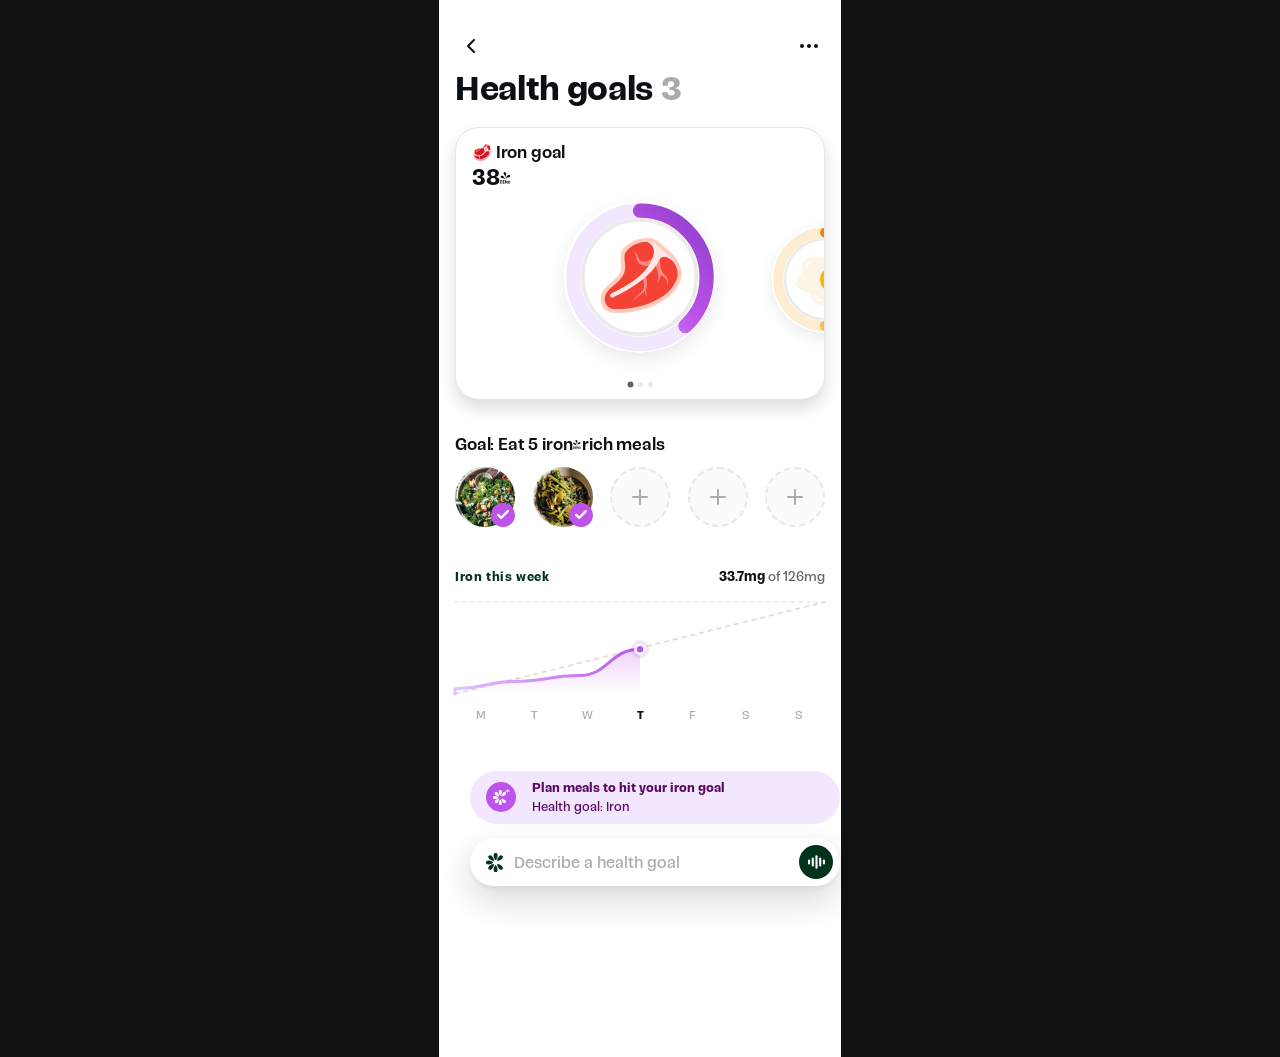
==== commit 9f3b1bf5: "Smaller Ask bar: 48px pill, 15px placeholder, 34px mic disc; nudge follows down Co-Authored-By: Clau" ====
--- a/concept-1.html
+++ b/concept-1.html
@@ -5,11 +5,11 @@
 <meta name="viewport" content="width=device-width, initial-scale=1" />
 <link rel="icon" href="data:," />
 <title>Clove - Health goals, concept 1</title>
-<link rel="stylesheet" href="base.css?v=20260827c" />
-<link rel="stylesheet" href="memory.css?v=20260827c" />
-<link rel="stylesheet" href="goals.css?v=20260827c" />
-<link rel="stylesheet" href="goals2.css?v=20260827c" />
-<link rel="stylesheet" href="concepts.css?v=20260827c" />
+<link rel="stylesheet" href="base.css?v=20260827d" />
+<link rel="stylesheet" href="memory.css?v=20260827d" />
+<link rel="stylesheet" href="goals.css?v=20260827d" />
+<link rel="stylesheet" href="goals2.css?v=20260827d" />
+<link rel="stylesheet" href="concepts.css?v=20260827d" />
 </head>
 <body class="goals goals2 c1">
 <div class="phone">
@@ -85,11 +85,11 @@
   </div>
 </div>
 
-<script src="app-lite.js?v=20260827c"></script>
-<script src="memory.js?v=20260827c"></script>
-<script src="goals.js?v=20260827c"></script>
-<script src="plates.js?v=20260827c"></script>
-<script src="tracker.js?v=20260827c"></script>
+<script src="app-lite.js?v=20260827d"></script>
+<script src="memory.js?v=20260827d"></script>
+<script src="goals.js?v=20260827d"></script>
+<script src="plates.js?v=20260827d"></script>
+<script src="tracker.js?v=20260827d"></script>
 <script>
   (function () {
     var G = CloveGoals, T = Tracker;
--- a/concepts.css
+++ b/concepts.css
@@ -117,12 +117,12 @@
 .gl-plan {
   position: fixed;
   left: 50%;
-  bottom: 84px;
+  bottom: 76px;
   transform: translateX(-50%);
   width: 370px;
   z-index: 40;
 }
-.goals2 .gl-body { padding-bottom: 205px; }
+.goals2 .gl-body { padding-bottom: 197px; }
 
 /* the Ask Clove bar (the app's voice pill), docked at the very bottom */
 .ask-bar {
@@ -136,10 +136,10 @@
 .ask-bar__pill {
   display: flex;
   align-items: center;
-  gap: 13px;
+  gap: 11px;
   width: 100%;
-  height: 56px;
-  padding: 0 8px 0 18px;
+  height: 48px;
+  padding: 0 7px 0 16px;
   border: none;
   border-radius: 999px;
   background: var(--white);
@@ -150,8 +150,8 @@
   transition: transform 180ms cubic-bezier(0.22, 1, 0.36, 1);
 }
 .ask-bar__pill:active { transform: scale(0.98); }
-.ask-bar__clove { width: 19px; height: 21.5px; flex: none; }
-.ask-bar__ph { flex: 1 0 0; min-width: 0; font-size: 17px; font-weight: 300; color: var(--black-300); }
+.ask-bar__clove { width: 17px; height: 19px; flex: none; }
+.ask-bar__ph { flex: 1 0 0; min-width: 0; font-size: 15px; font-weight: 300; color: var(--black-300); }
 .ask-bar__ph.on { color: var(--black-500); font-weight: 400; }
 .ask-bar__mic.listening { animation: mic-pulse 700ms ease infinite; }
 @keyframes mic-pulse {
@@ -162,8 +162,8 @@
   display: flex;
   align-items: center;
   justify-content: center;
-  width: 40px;
-  height: 40px;
+  width: 34px;
+  height: 34px;
   border-radius: 999px;
   background: var(--kale-500);
 }
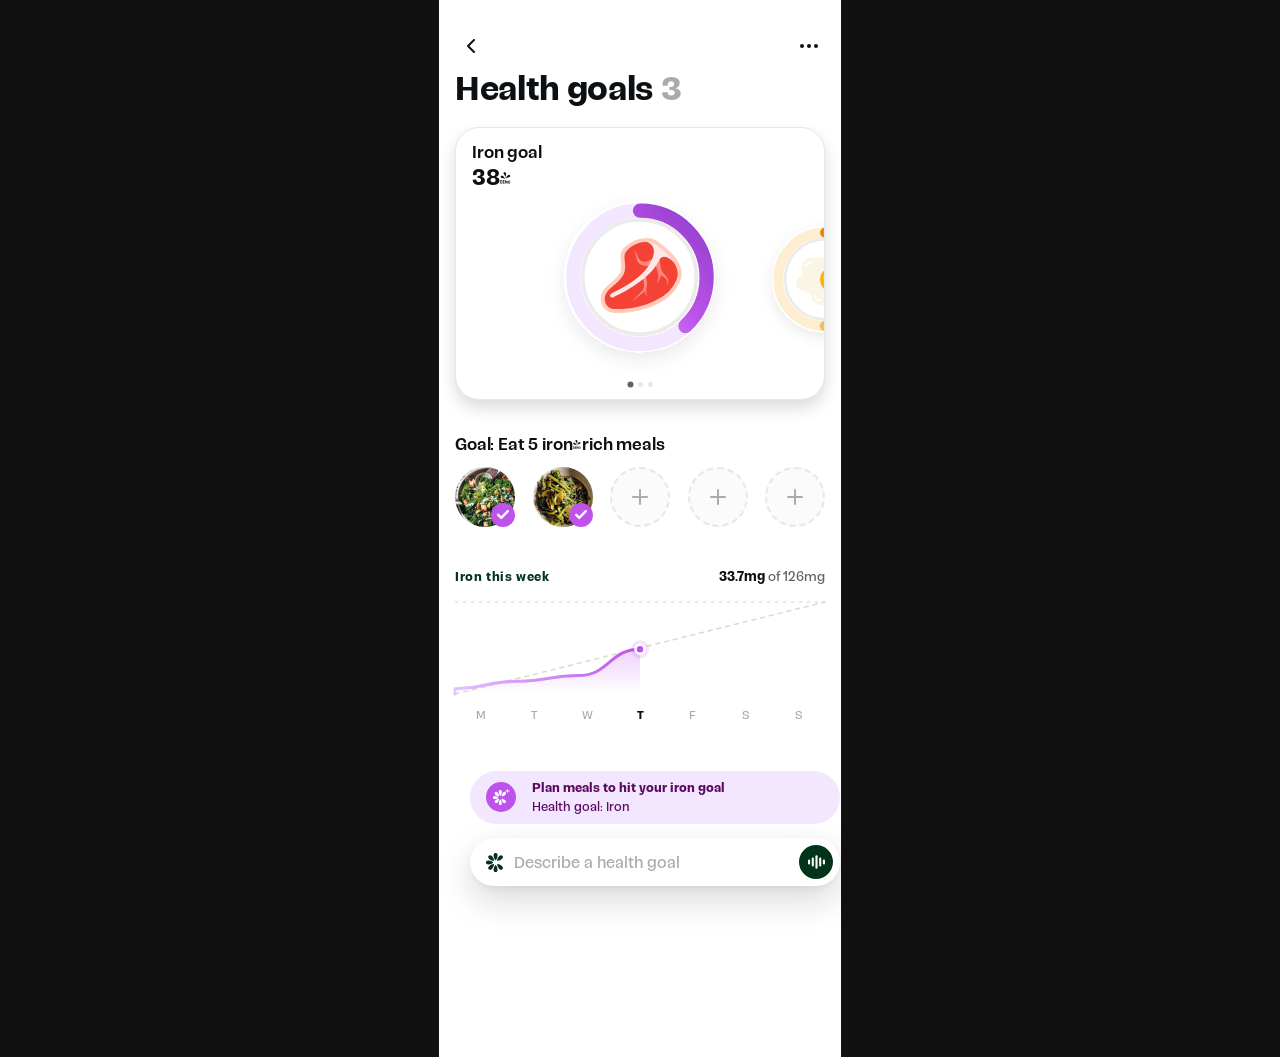
==== commit 5acc893b: "Mobile: full-screen prototype with liquid-glass switcher pill top right; no emoji on A/B goal labels" ====
--- a/concept-1.html
+++ b/concept-1.html
@@ -100,7 +100,7 @@
     /* ---- hero carousel: an illustrated plate per goal ---- */
     function setMeta(i, animatePct) {
       var s = T.slides()[i];
-      document.getElementById("g2Lbl").textContent = T.emojiFor(s.label) + " " + s.label + " goal";
+      document.getElementById("g2Lbl").textContent = s.label + " goal";
       var pctEl = document.getElementById("g2Pct");
       var target = Math.round(s.pct * 100);
       clearInterval(pctEl._iv);
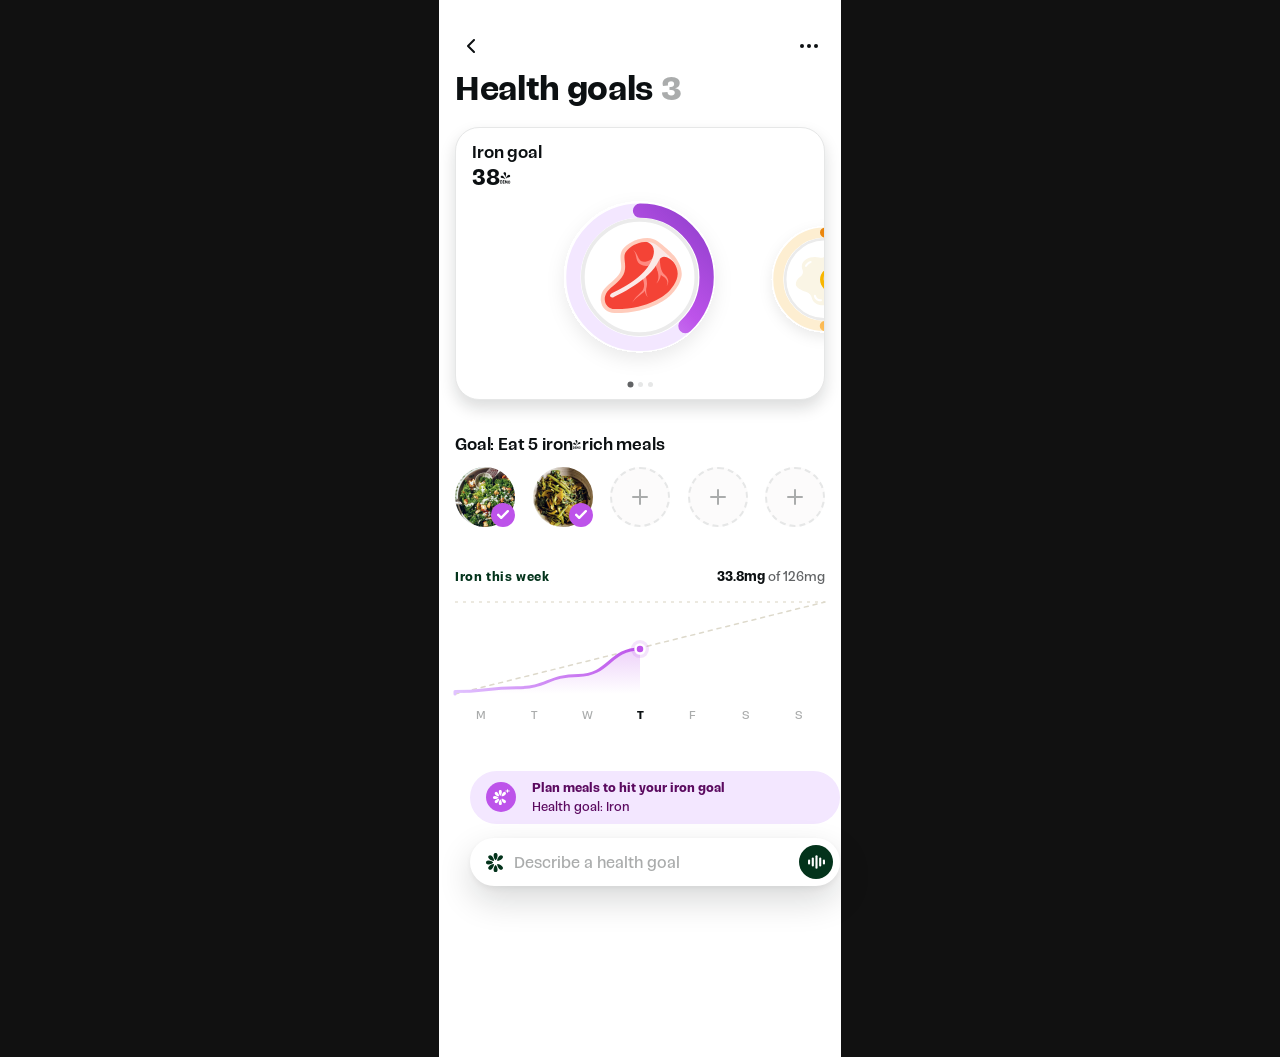
==== commit c225dcbd: "Legend says Option A/B/C centred at phone width; C stepper is two grey discs; sparser shared week wi" ====
--- a/concept-1.html
+++ b/concept-1.html
@@ -5,11 +5,11 @@
 <meta name="viewport" content="width=device-width, initial-scale=1" />
 <link rel="icon" href="data:," />
 <title>Clove - Health goals, concept 1</title>
-<link rel="stylesheet" href="base.css?v=20260827d" />
-<link rel="stylesheet" href="memory.css?v=20260827d" />
-<link rel="stylesheet" href="goals.css?v=20260827d" />
-<link rel="stylesheet" href="goals2.css?v=20260827d" />
-<link rel="stylesheet" href="concepts.css?v=20260827d" />
+<link rel="stylesheet" href="base.css?v=20260827e" />
+<link rel="stylesheet" href="memory.css?v=20260827e" />
+<link rel="stylesheet" href="goals.css?v=20260827e" />
+<link rel="stylesheet" href="goals2.css?v=20260827e" />
+<link rel="stylesheet" href="concepts.css?v=20260827e" />
 </head>
 <body class="goals goals2 c1">
 <div class="phone">
@@ -85,11 +85,11 @@
   </div>
 </div>
 
-<script src="app-lite.js?v=20260827d"></script>
-<script src="memory.js?v=20260827d"></script>
-<script src="goals.js?v=20260827d"></script>
-<script src="plates.js?v=20260827d"></script>
-<script src="tracker.js?v=20260827d"></script>
+<script src="app-lite.js?v=20260827e"></script>
+<script src="memory.js?v=20260827e"></script>
+<script src="goals.js?v=20260827e"></script>
+<script src="plates.js?v=20260827e"></script>
+<script src="tracker.js?v=20260827e"></script>
 <script>
   (function () {
     var G = CloveGoals, T = Tracker;
--- a/concepts.css
+++ b/concepts.css
@@ -284,29 +284,22 @@
   order: -1;
 }
 .b3-switch h2 .e { font-size: 21px; line-height: 1; }
-.b3-steps {
-  margin-left: auto;
-  display: flex;
-  border: 0.5px solid var(--black-200);
-  border-radius: 999px;
-  background: var(--white);
-  box-shadow: 0 4px 12px rgba(15, 18, 21, 0.08);
-  overflow: hidden;
-}
+.b3-steps { margin-left: auto; display: flex; gap: 8px; }
+/* the same grey disc buttons used across the app (nav back, pencil disc) */
 .b3-chev {
   flex: none;
   display: flex;
   align-items: center;
   justify-content: center;
-  width: 38px;
-  height: 32px;
+  width: 36px;
+  height: 36px;
   border: none;
-  background: none;
+  border-radius: 999px;
+  background: var(--black-100);
   cursor: pointer;
-  transition: background 160ms ease;
-}
-.b3-chev:active { background: var(--black-100); }
-.b3-chev + .b3-chev { border-left: 0.5px solid var(--black-200); }
+  transition: background 160ms ease, transform 160ms cubic-bezier(0.22, 1, 0.36, 1);
+}
+.b3-chev:active { background: var(--black-200); transform: scale(0.92); }
 .b3-chev img { width: 11px; height: 7px; opacity: 0.75; }
 
 /* everything under the switcher swaps with the goal */
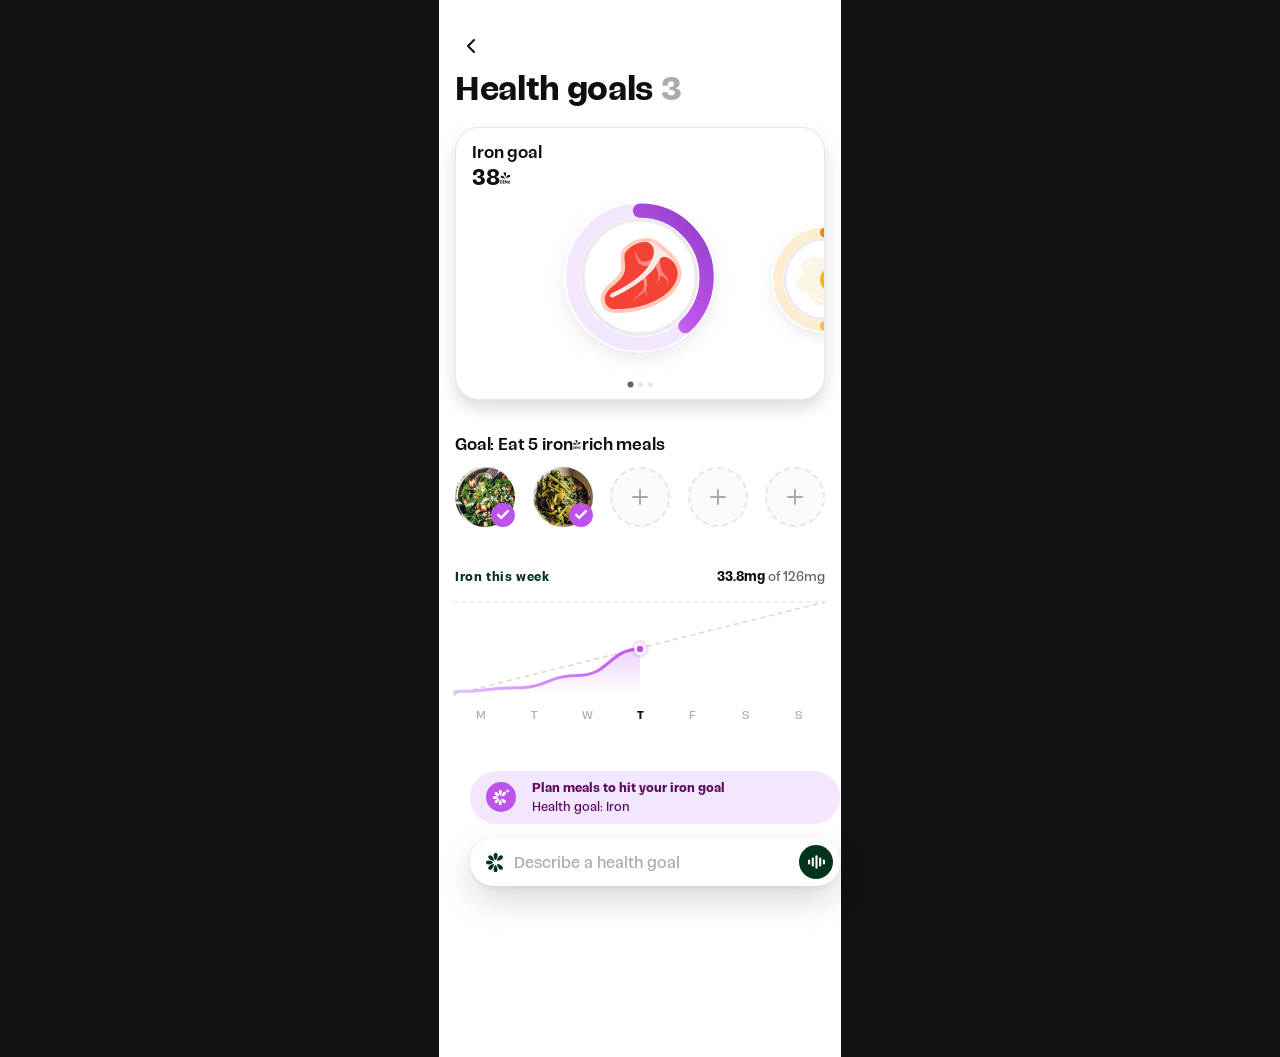
==== commit 8e083691: "Smaller legend type, dots menu removed from all three headers, prototypes render larger Co-Authored-" ====
--- a/concept-1.html
+++ b/concept-1.html
@@ -5,18 +5,17 @@
 <meta name="viewport" content="width=device-width, initial-scale=1" />
 <link rel="icon" href="data:," />
 <title>Clove - Health goals, concept 1</title>
-<link rel="stylesheet" href="base.css?v=20260827e" />
-<link rel="stylesheet" href="memory.css?v=20260827e" />
-<link rel="stylesheet" href="goals.css?v=20260827e" />
-<link rel="stylesheet" href="goals2.css?v=20260827e" />
-<link rel="stylesheet" href="concepts.css?v=20260827e" />
+<link rel="stylesheet" href="base.css?v=20260827h" />
+<link rel="stylesheet" href="memory.css?v=20260827h" />
+<link rel="stylesheet" href="goals.css?v=20260827h" />
+<link rel="stylesheet" href="goals2.css?v=20260827h" />
+<link rel="stylesheet" href="concepts.css?v=20260827h" />
 </head>
 <body class="goals goals2 c1">
 <div class="phone">
 
   <nav class="gl-nav">
     <button class="gl-nav__back" aria-label="Back"><img src="assets/icons/chevron-rt.svg" alt="" /></button>
-    <button class="gl-nav__dots" aria-label="More options"><i></i><i></i><i></i></button>
   </nav>
 
   <main class="gl-body" id="glBody">
@@ -85,11 +84,11 @@
   </div>
 </div>
 
-<script src="app-lite.js?v=20260827e"></script>
-<script src="memory.js?v=20260827e"></script>
-<script src="goals.js?v=20260827e"></script>
-<script src="plates.js?v=20260827e"></script>
-<script src="tracker.js?v=20260827e"></script>
+<script src="app-lite.js?v=20260827h"></script>
+<script src="memory.js?v=20260827h"></script>
+<script src="goals.js?v=20260827h"></script>
+<script src="plates.js?v=20260827h"></script>
+<script src="tracker.js?v=20260827h"></script>
 <script>
   (function () {
     var G = CloveGoals, T = Tracker;
--- a/concepts.css
+++ b/concepts.css
@@ -95,8 +95,8 @@
   order: -1;
   padding: 14px 16px 0;
 }
-body.c1 .g2-carousel { height: 192px; }
-.g3 .g2-carousel { height: 182px; }
+body.c1 .g2-carousel { height: 248px; margin: -28px 0; }
+.g3 .g2-carousel { height: 238px; margin: -28px 0; }
 body.c1 .g2-dots, .g3 .g2-dots { position: static; margin-top: 2px; }
 
 /* draggable carousel: snap pauses while the pointer holds the plates */
@@ -349,13 +349,31 @@
   animation-delay: var(--d, 0ms);
 }
 .b3-bar--rich { background: var(--tone-soft); border: 2px solid var(--tone); border-bottom-width: 0; }
+/* a two-meal day: one bar, segmented; each segment wears its meal's shade */
+.b3-bar--stack { display: flex; flex-direction: column; gap: 3px; background: none; }
+.b3-seg { display: block; flex: 1; min-height: 9px; border-radius: 4px; }
+.b3-seg:first-child { border-radius: 9px 9px 4px 4px; }
+.b3-seg--rich { border: 2px solid; }
+.b3-seg--rich:last-child { border-bottom-width: 0; }
 @keyframes b3-grow { from { transform: scaleY(0); } }
+/* thumbnails hang in a fixed-height column so the day letters stay level;
+   a second meal tucks under the first as a vertical stack */
+.b3-thumbs {
+  display: flex;
+  flex-direction: column;
+  align-items: center;
+  height: 54px;
+  margin-top: 10px;
+}
 .b3-thumb {
+  position: relative;
+  z-index: 1;
+  flex: none;
   width: 30px;
   height: 30px;
   border-radius: 999px;
-  margin-top: 10px;
   border: 2px solid var(--black-200);
+  background: var(--white);
   overflow: hidden;
   opacity: 0;
   animation: rise-in 420ms cubic-bezier(0.22, 1, 0.36, 1) both;
@@ -363,8 +381,10 @@
 }
 .b3-thumb img { width: 100%; height: 100%; object-fit: cover; display: block; }
 .b3-thumb--rich { border-color: var(--tone); border-width: 3px; }
+.b3-thumb--under { margin-top: -7px; z-index: 0; }
 .b3-thumb--empty { border-style: dashed; background: #fcfbfb; opacity: 1; animation: none; }
 .b3-day { margin-top: 7px; font-size: 11px; color: var(--black-300); }
+.b3-thumbs + .b3-day { margin-top: 0; }
 /* the five goal meals wear the same border as their bars in the chart */
 body.b3 .g2-meal:not(.g2-meal--empty) { box-shadow: 0 0 0 3px var(--tone, var(--eggplant-300)); }
 .b3-day.today { color: var(--black-500); font-weight: 600; }
